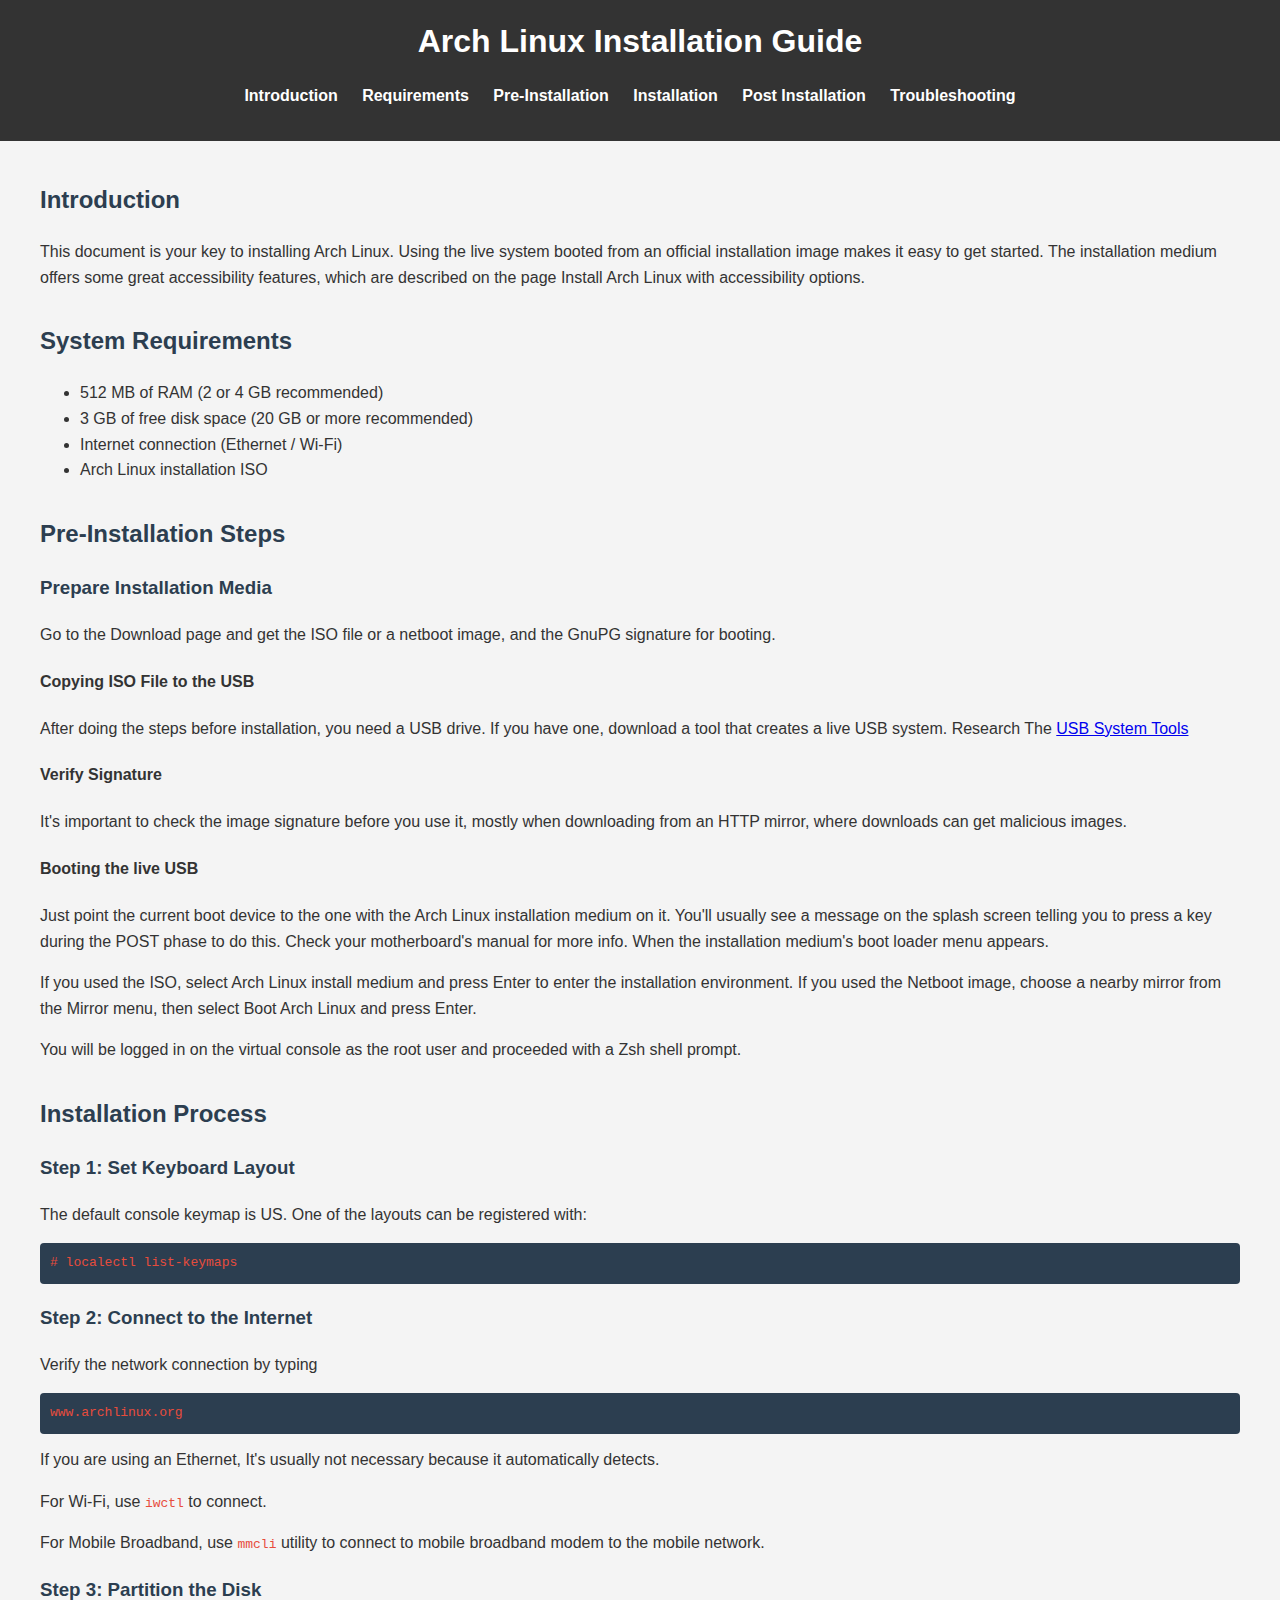
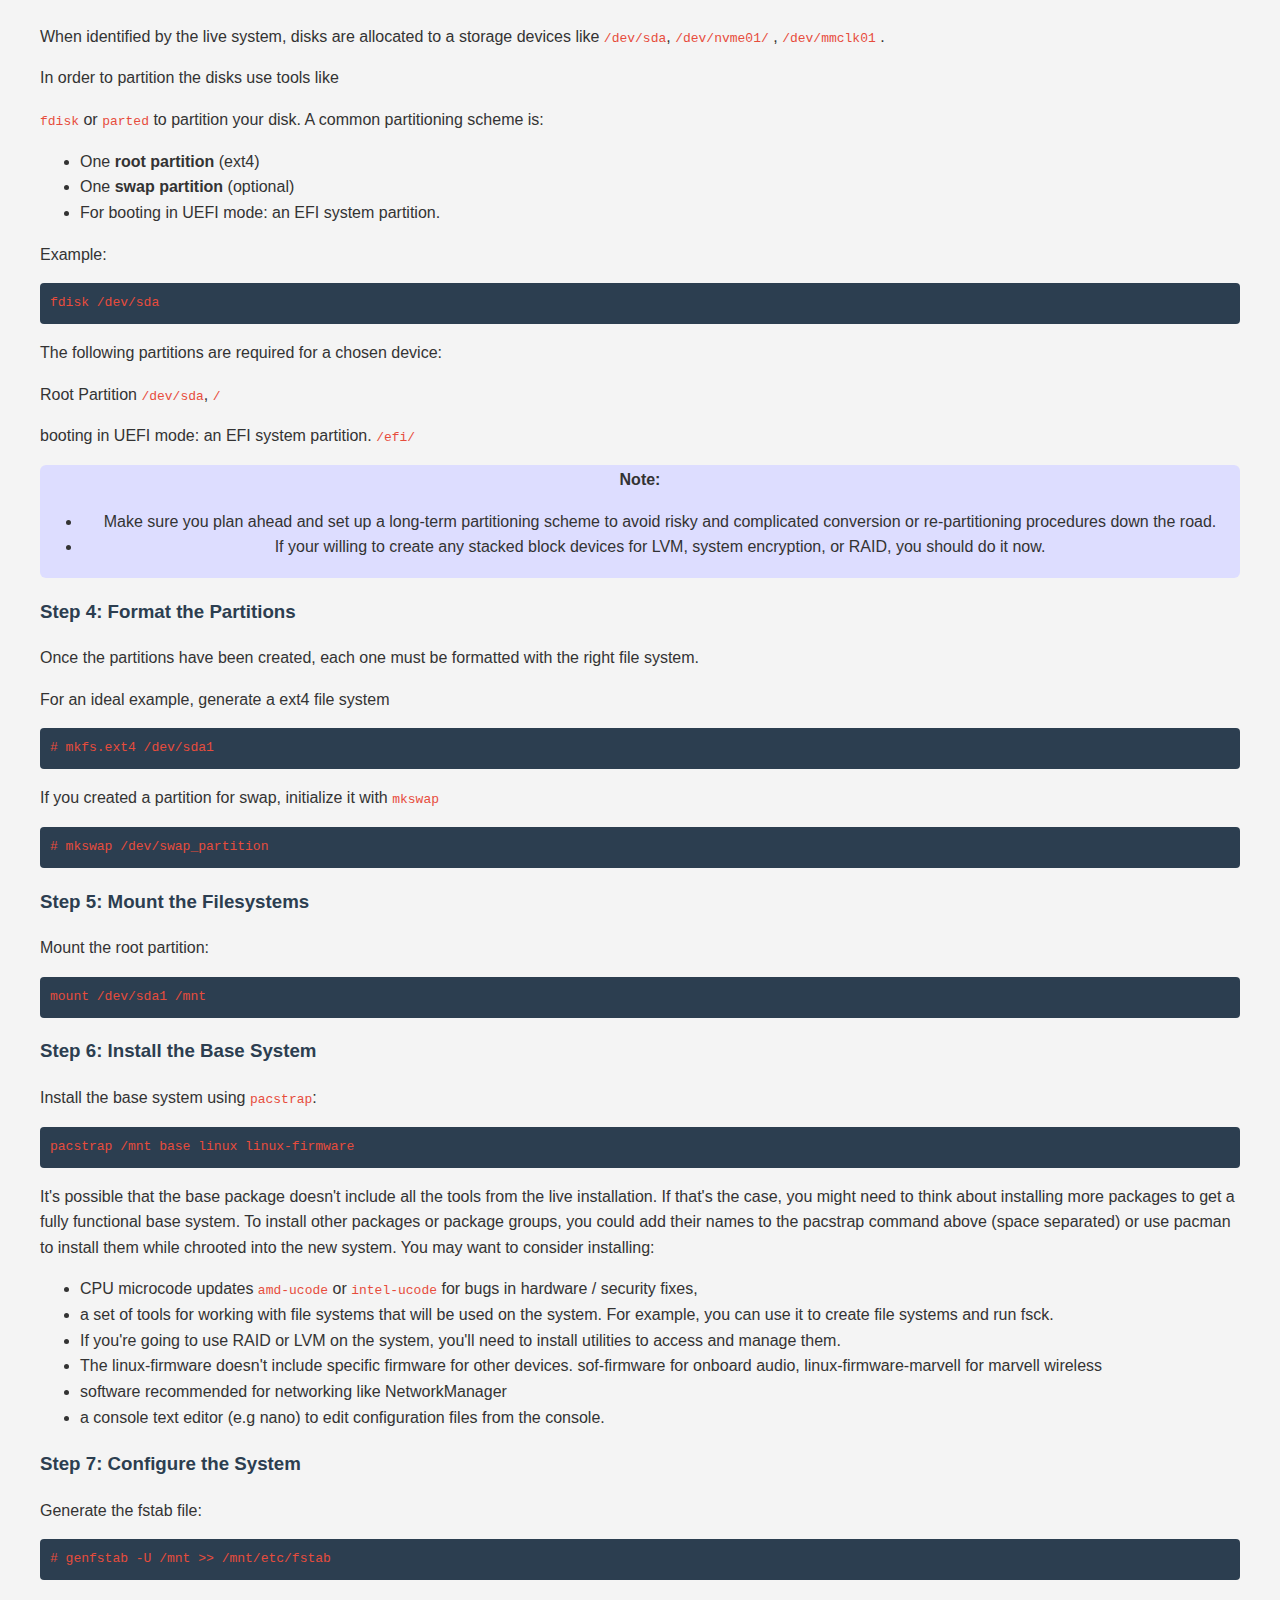
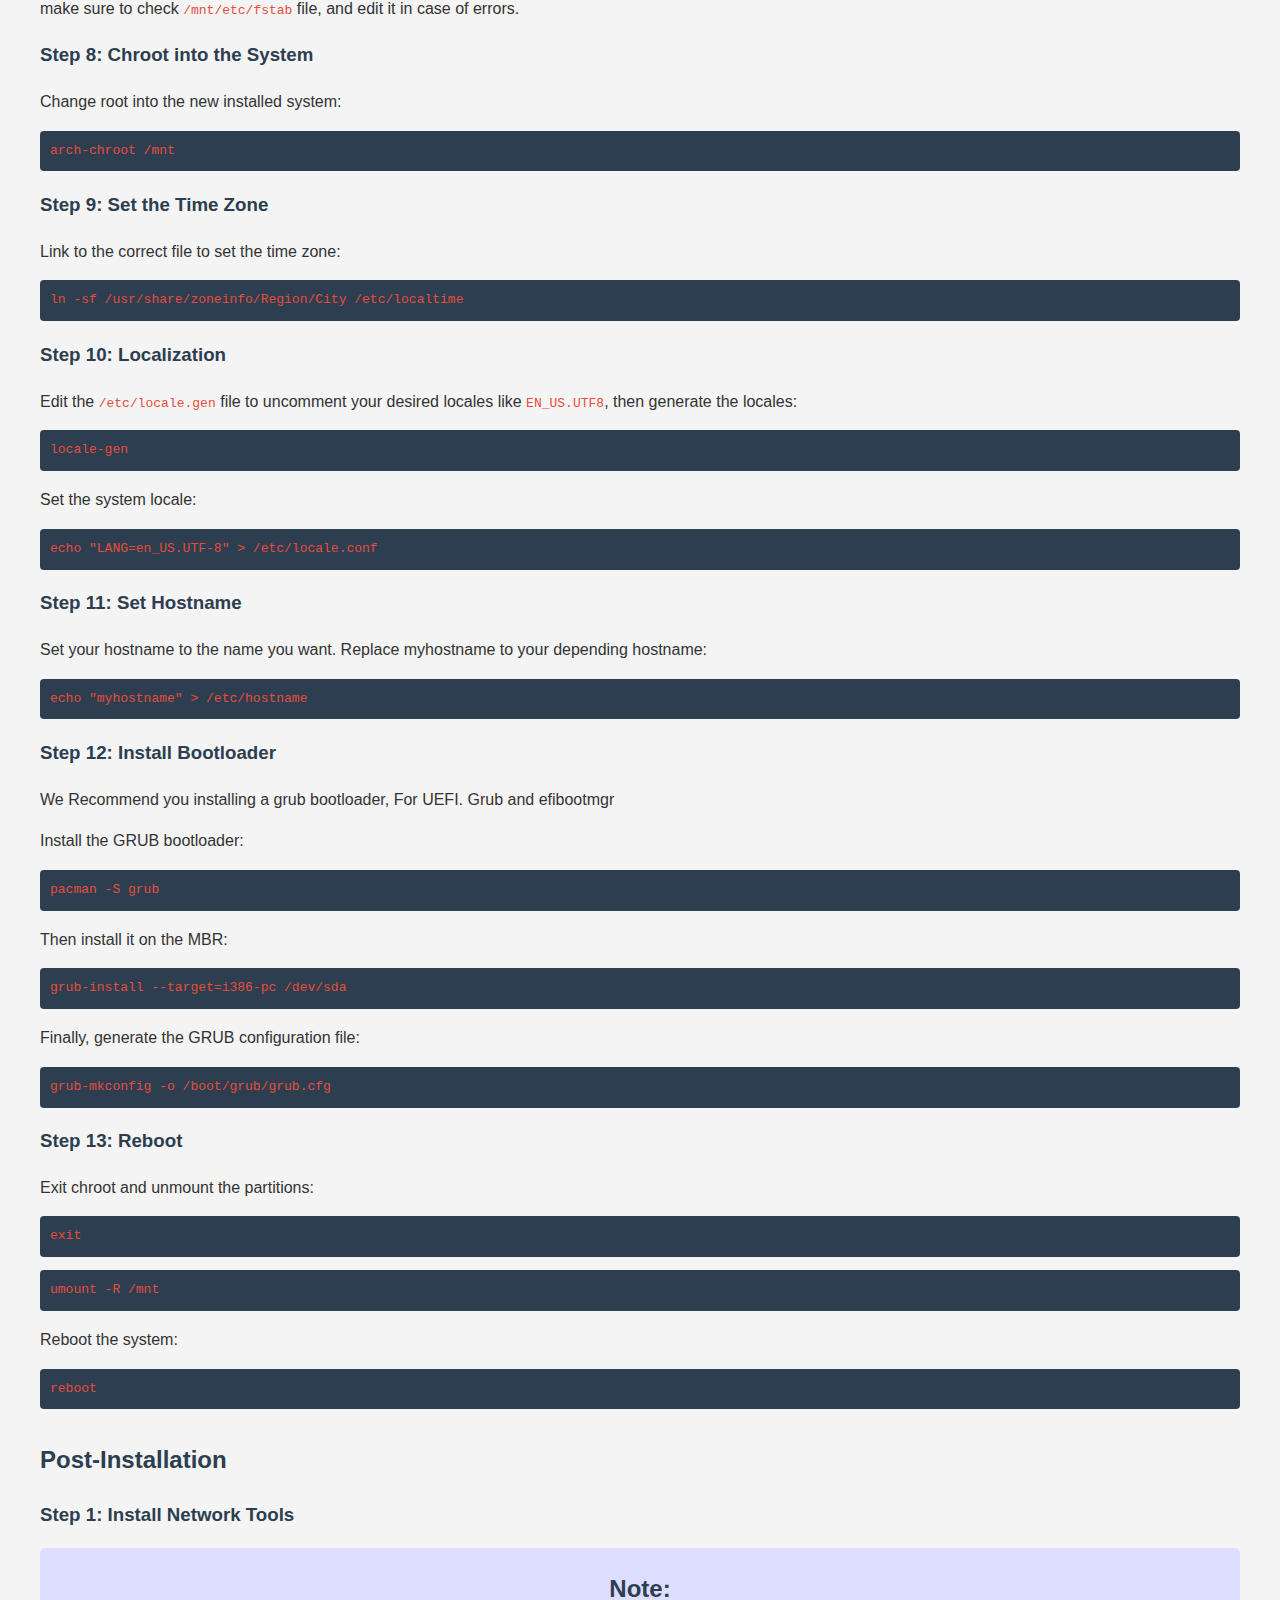
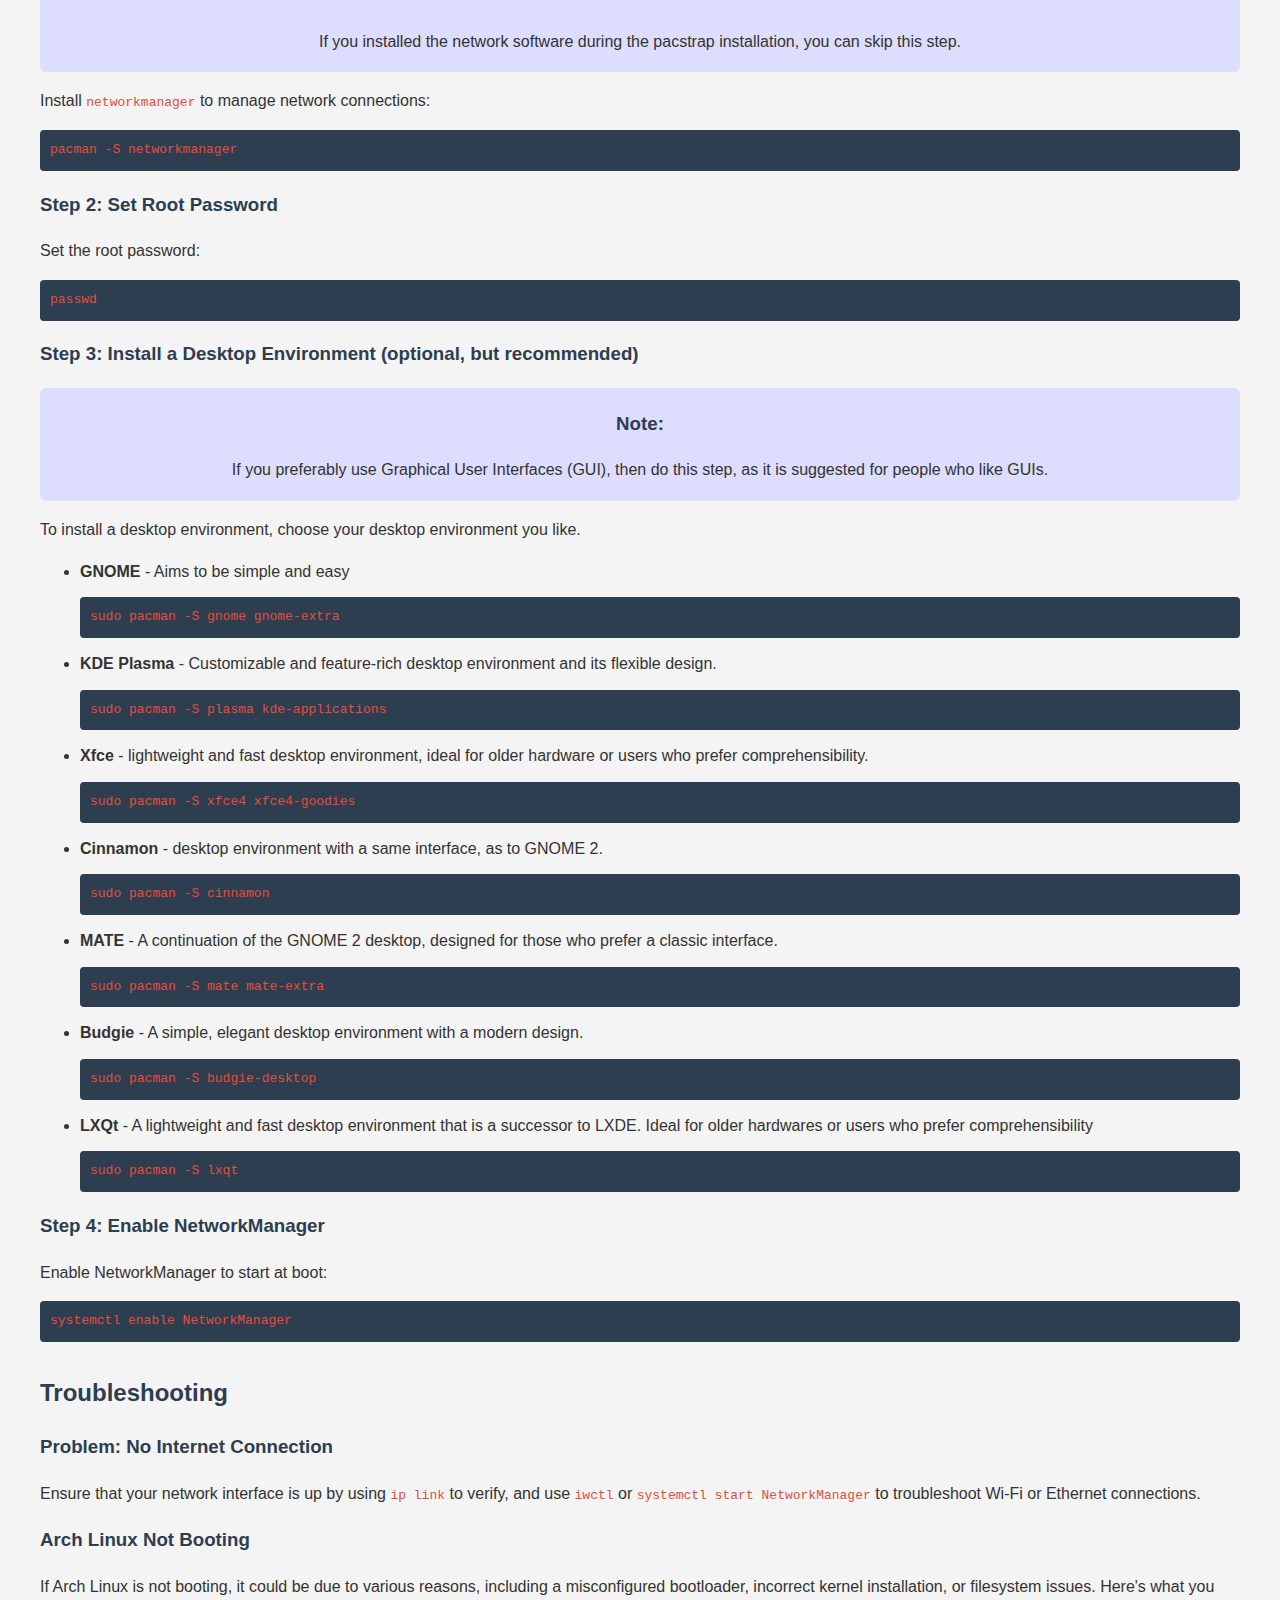
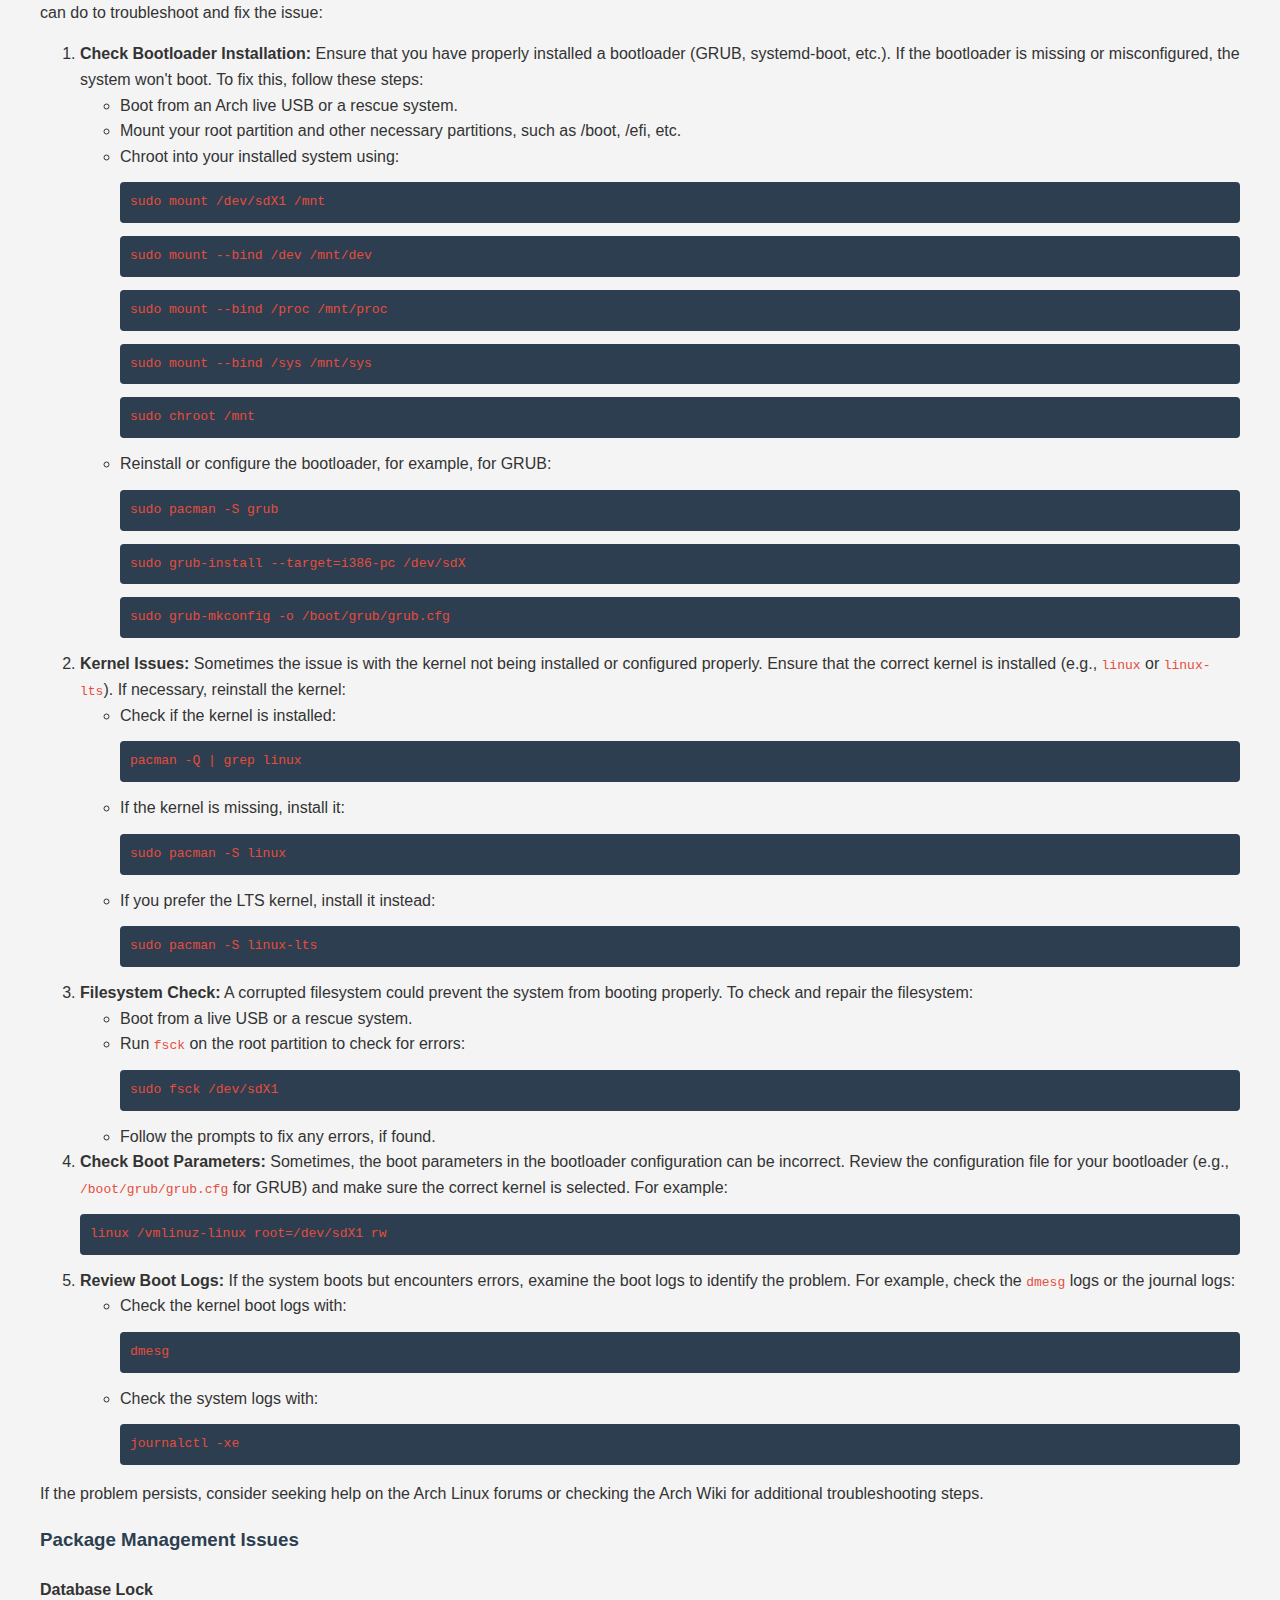
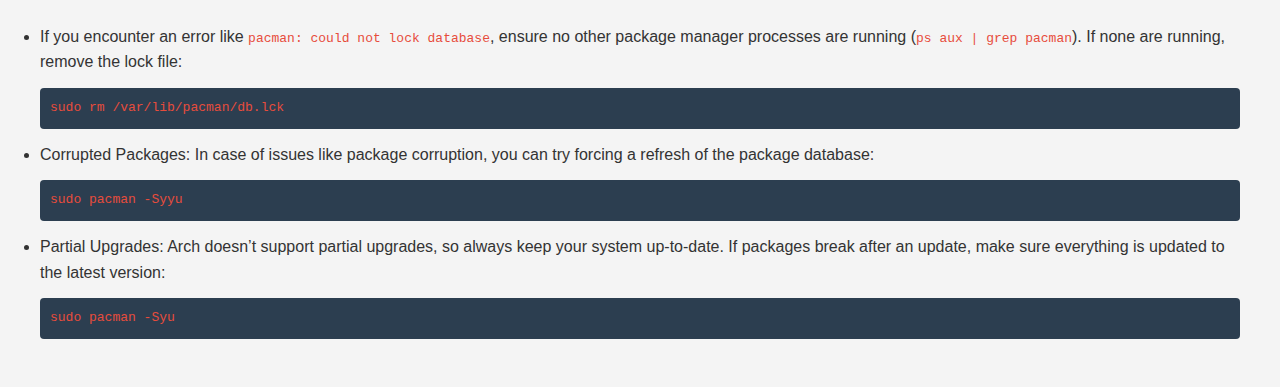
==== installguide/installguide.html @ 871742c7 "Added install guide" ====
<!DOCTYPE html>
<html lang="en">
<head>
    <meta charset="UTF-8">
    <meta name="viewport" content="width=device-width, initial-scale=1.0">
    <meta name="description" content="Complete Arch Linux Installation Guide">
    <title>Arch Linux Installation Guide</title>
    <link rel="stylesheet" href="installguide.css">
</head>
<body>

    <header>
        <h1>Arch Linux Installation Guide</h1>
        <nav>
            <ul>
                <li><a href="#intro">Introduction</a></li>
                <li><a href="#requirements">Requirements</a></li>
                <li><a href="#pre-installation">Pre-Installation</a></li>
                <li><a href="#installation">Installation</a></li>
                <li><a href="#post-install">Post Installation</a></li>
                <li><a href="#troubleshooting">Troubleshooting</a></li>
            </ul>
        </nav>
    </header>

    <main>
        <section id="intro">
            <h2>Introduction</h2>
            <p>This document is your key to installing Arch Linux. Using the live system booted from an official installation image makes it easy to get started. The installation medium offers some great accessibility features, which are described on the page Install Arch Linux with accessibility options.</p>
        </section>

        <section id="requirements">
            <h2>System Requirements</h2>
            <ul>
                <li>512 MB of RAM (2 or 4 GB recommended)</li>
                <li>3 GB of free disk space (20 GB or more recommended)</li>
                <li>Internet connection (Ethernet / Wi-Fi)</li>
                <li>Arch Linux installation ISO</li>
            </ul>
        </section>

        <section id="pre-installation">
            <h2>Pre-Installation Steps</h2>
            <h3> Prepare Installation Media</h3>
            <p>Go to the Download page and get the ISO file or a netboot image, and the GnuPG signature for booting.</p>
            <h4>Copying ISO File to the USB </h4>
                <p>After doing the steps before installation, you need a USB drive. If you have one, download a tool that creates a live USB system. Research The <a href="liveusblist.html">USB System Tools</a>
                </p>
                <h4>Verify Signature</h4>
                <p>It's important to check the image signature before you use it, mostly when downloading from an HTTP mirror, where downloads can get malicious images. </p>

                
                

            <h4> Booting the live USB</h4>
            <p>Just point the current boot device to the one with the Arch Linux installation medium on it. You'll usually see a message on the splash screen telling you to press a key during the POST phase to do this. Check your motherboard's manual for more info.
                When the installation medium's boot loader menu appears.</p>
                
                    <p>If you used the ISO, select Arch Linux install medium and press Enter to enter the installation environment.
                    If you used the Netboot image, choose a nearby mirror from the Mirror menu, then select Boot Arch Linux and press Enter.</p> 

                    <p>You will be logged in on the virtual console as the root user and proceeded with a Zsh shell prompt.</p>
        </section>

        <section id="installation">
            <h2>Installation Process</h2>

            <h3>Step 1: Set Keyboard Layout</h3>
            <p>The default console keymap is US. One of the layouts can be registered with:</p>
            <pre><code># localectl list-keymaps</code></pre>

            <h3>Step 2: Connect to the Internet</h3>
            <p>Verify the network connection by typing <pre><code>www.archlinux.org</code></pre> If you are using an Ethernet, It's usually not necessary because it automatically detects.  <p>For Wi-Fi, use <code>iwctl</code> to connect.</p>
            <p>For Mobile Broadband, use <code>mmcli</code> utility to connect to mobile broadband modem to the mobile network.</p>

            <h3>Step 3: Partition the Disk</h3>
            <p>When identified by the live system, disks are allocated to a storage devices like <code>/dev/sda</code>, <code>/dev/nvme01/</code> , <code>/dev/mmclk01</code> .
              <p>In order to partition the disks use tools like</p>  
                <code>fdisk</code> or <code>parted</code> to partition your disk. A common partitioning scheme is:</p>
            <ul>
                <li>One <strong>root partition</strong> (ext4)</li>
                <li>One <strong>swap partition</strong> (optional)</li>
                <li>For booting in UEFI mode: an EFI system partition.</li>

                

        
            </ul>
            <p>Example:</p>
            <pre><code>fdisk /dev/sda</code></pre>
            <p>The following partitions are required for a chosen device: </p>
            <p>Root Partition <code>/dev/sda</code>, <code>/</code></p>
            <p>booting in UEFI mode: an EFI system partition. <code>/efi/</code></p>

            <div class="note">
                
                <strong>Note:</strong>
                <ul>
                    <li>Make sure you plan ahead and set up a long-term partitioning scheme to avoid risky and complicated conversion or re-partitioning procedures down the road.</li>
                    <li>If your willing to create any stacked block devices for LVM, system encryption, or RAID, you should do it now.</li>
                </ul></div>

            <h3>Step 4: Format the Partitions</h3>
            <p>Once the partitions have been created, each one must be formatted with the right file system.
                <p>
                    For an ideal example, generate a ext4 file system
                </p>
            <pre><code># mkfs.ext4 /dev/sda1</code></pre>

            <p>If you created a partition for swap, initialize it with <code>mkswap</code></p>
            <pre><code># mkswap /dev/swap_partition</code></pre>


            <h3>Step 5: Mount the Filesystems</h3>
            <p>Mount the root partition:</p>
            <pre><code>mount /dev/sda1 /mnt</code></pre>

            <h3>Step 6: Install the Base System</h3>
            <p>Install the base system using <code>pacstrap</code>:</p>
            <pre><code>pacstrap /mnt base linux linux-firmware</code></pre>
            <p>
                It's possible that the base package doesn't include all the tools from the live installation. If that's the case, you might need to think about installing more packages to get a fully functional base system. To install other packages or package groups, you could add their names to the pacstrap command above (space separated) or use pacman to install them while chrooted into the new system. You may want to consider installing: 
            </p>
            <ul>
                <li>CPU microcode updates <code>amd-ucode</code> or <code>intel-ucode</code> for bugs in hardware / security fixes,</li>
                <li>a set of tools for working with file systems that will be used on the system. For example, you can use it to create file systems and run fsck. </li>
                <li>If you're going to use RAID or LVM on the system, you'll need to install utilities to access and manage them.</li>
                <li>
                    The linux-firmware doesn't include specific firmware for other devices. sof-firmware for onboard audio, linux-firmware-marvell for marvell wireless
                </li>
                <li>software recommended for networking like NetworkManager</li>
                <li>a console text editor (e.g nano) to edit configuration files from the console.</li>

            </ul>
            

            <h3>Step 7: Configure the System</h3>
            <p>Generate the fstab file: </p>
            <pre><code># genfstab -U /mnt >> /mnt/etc/fstab</code></pre>
            <p>make sure to check <code>/mnt/etc/fstab</code> file, and edit it in case of errors. </p>
            <h3>Step 8: Chroot into the System</h3>
            <p>Change root into the new installed system:</p>
            <pre><code>arch-chroot /mnt</code></pre>

            <h3>Step 9: Set the Time Zone</h3>
            <p>Link to the correct file to set the time zone:</p>
            <pre><code>ln -sf /usr/share/zoneinfo/Region/City /etc/localtime</code></pre>

            <h3>Step 10: Localization</h3>
            <p>Edit the <code>/etc/locale.gen</code> file to uncomment your desired locales like <code>EN_US.UTF8</code>, then generate the locales:</p>
            <pre><code>locale-gen</code></pre>
            <p>Set the system locale:</p>
            <pre><code>echo "LANG=en_US.UTF-8" > /etc/locale.conf</code></pre>

            <h3>Step 11: Set Hostname</h3>
            <p>Set your hostname to the name you want. Replace myhostname to your depending hostname:</p>
            <pre><code>echo "myhostname" > /etc/hostname</code></pre>

            <h3>Step 12: Install Bootloader</h3>
            <p>We Recommend you installing a grub bootloader, For UEFI. Grub and efibootmgr</p>
            <p>Install the GRUB bootloader:</p>
            <pre><code>pacman -S grub</code></pre>
            <p>Then install it on the MBR:</p>
            <pre><code>grub-install --target=i386-pc /dev/sda</code></pre>
            <p>Finally, generate the GRUB configuration file:</p>
            <pre><code>grub-mkconfig -o /boot/grub/grub.cfg</code></pre>

            <h3>Step 13: Reboot</h3>
            <p>Exit chroot and unmount the partitions:</p>
            <pre><code>exit</code></pre>
            <pre><code>umount -R /mnt</code></pre>
            <p>Reboot the system:</p>
            <pre><code>reboot</code></pre>
        </section>

        <section id="post-install">
            <h2>Post-Installation</h2>
            <h3>Step 1: Install Network Tools</h3>
            
            <div class="note">
                <h2>Note:</h2>
                <p>
                    If you installed the network software during the pacstrap installation, you can skip this step.
                </p>
            </div>
                <p>Install <code>networkmanager</code> to manage network connections:</p>
            
            <pre><code>pacman -S networkmanager</code></pre>

            <h3>Step 2: Set Root Password</h3>
            <p>Set the root password:</p>
            <pre><code>passwd</code></pre>

            <h3>Step 3: Install a Desktop Environment (optional, but recommended)</h3>
            <div class="note">
                <h3>Note:</h3>
                <p>
                    If you preferably use Graphical User Interfaces (GUI), then do this step, as it is suggested for people who like GUIs.
                </p>
            </div>
            <p>To install a desktop environment, choose your desktop environment you like.</p>
            <ul>
                <li><strong>GNOME</strong> - Aims to be simple and easy
                    <pre><code>sudo pacman -S gnome gnome-extra</code></pre>
                </li>
                <li><strong>KDE Plasma</strong> - Customizable and feature-rich desktop environment and its flexible design.
                    <pre><code>sudo pacman -S plasma kde-applications</code></pre>
                </li>
                <li><strong>Xfce</strong> - lightweight and fast desktop environment, ideal for older hardware or users who prefer comprehensibility.
                    <pre><code>sudo pacman -S xfce4 xfce4-goodies</code></pre>
                </li>
                <li><strong>Cinnamon</strong> - desktop environment with a same interface, as to GNOME 2.
                    <pre><code>sudo pacman -S cinnamon</code></pre>
                </li>
                <li><strong>MATE</strong> - A continuation of the GNOME 2 desktop, designed for those who prefer a classic interface.
                    <pre><code>sudo pacman -S mate mate-extra</code></pre>
                </li>
                <li><strong>Budgie</strong> - A simple, elegant desktop environment with a modern design.
                    <pre><code>sudo pacman -S budgie-desktop</code></pre>
                </li>
                <li><strong>LXQt</strong> - A lightweight and fast desktop environment that is a successor to LXDE. Ideal for older hardwares or users who prefer comprehensibility
                    <pre><code>sudo pacman -S lxqt</code></pre>
                </li>
            </ul>
            

            <h3>Step 4: Enable NetworkManager</h3>
            <p>Enable NetworkManager to start at boot:</p>
            <pre><code>systemctl enable NetworkManager</code></pre>
        </section>

        <section id="troubleshooting">
            <h2>Troubleshooting</h2>
            <h3>Problem: No Internet Connection</h3>
            <p>Ensure that your network interface is up by using <code>ip link</code> to verify, and use <code>iwctl</code> or <code>systemctl start NetworkManager</code> to troubleshoot Wi-Fi or Ethernet connections.</p>
            <h3>Arch Linux Not Booting</h3>
<p>
    If Arch Linux is not booting, it could be due to various reasons, including a misconfigured bootloader, incorrect kernel installation, or filesystem issues. Here's what you can do to troubleshoot and fix the issue:
</p>

<ol>
    <li>
        <strong>Check Bootloader Installation:</strong> Ensure that you have properly installed a bootloader (GRUB, systemd-boot, etc.). If the bootloader is missing or misconfigured, the system won't boot. To fix this, follow these steps:
        <ul>
            <li>Boot from an Arch live USB or a rescue system.</li>
            <li>Mount your root partition and other necessary partitions, such as /boot, /efi, etc.</li>
            <li>Chroot into your installed system using:
                <pre><code>sudo mount /dev/sdX1 /mnt </code></pre>
                <pre><code>sudo mount --bind /dev /mnt/dev</code></pre>
                <pre><code>sudo mount --bind /proc /mnt/proc</code></pre>
                <pre><code>sudo mount --bind /sys /mnt/sys</code></pre>
                <pre><code>sudo chroot /mnt</code></pre>
            </li>
            <li>Reinstall or configure the bootloader, for example, for GRUB:
                <pre><code>sudo pacman -S grub</code></pre>
                <pre><code>sudo grub-install --target=i386-pc /dev/sdX</code></pre>
                <pre><code>sudo grub-mkconfig -o /boot/grub/grub.cfg</code></pre>
            </li>
        </ul>
    </li>
    
    <li>
        <strong>Kernel Issues:</strong> Sometimes the issue is with the kernel not being installed or configured properly. Ensure that the correct kernel is installed (e.g., <code>linux</code> or <code>linux-lts</code>). If necessary, reinstall the kernel:
        <ul>
            <li>Check if the kernel is installed:
                <pre><code>pacman -Q | grep linux</code></pre>
            </li>
            <li>If the kernel is missing, install it:
                <pre><code>sudo pacman -S linux</code></pre>
            </li>
            <li>If you prefer the LTS kernel, install it instead:
                <pre><code>sudo pacman -S linux-lts</code></pre>
            </li>
        </ul>
    </li>

    <li>
        <strong>Filesystem Check:</strong> A corrupted filesystem could prevent the system from booting properly. To check and repair the filesystem:
        <ul>
            <li>Boot from a live USB or a rescue system.</li>
            <li>Run <code>fsck</code> on the root partition to check for errors:
                <pre><code>sudo fsck /dev/sdX1</code></pre>
            </li>
            <li>Follow the prompts to fix any errors, if found.</li>
        </ul>
    </li>

    <li>
        <strong>Check Boot Parameters:</strong> Sometimes, the boot parameters in the bootloader configuration can be incorrect. Review the configuration file for your bootloader (e.g., <code>/boot/grub/grub.cfg</code> for GRUB) and make sure the correct kernel is selected. For example:
        <pre><code>linux /vmlinuz-linux root=/dev/sdX1 rw</code></pre>
    </li>

    <li>
        <strong>Review Boot Logs:</strong> If the system boots but encounters errors, examine the boot logs to identify the problem. For example, check the <code>dmesg</code> logs or the journal logs:
        <ul>
            <li>Check the kernel boot logs with:
                <pre><code>dmesg</code></pre>
            </li>
            <li>Check the system logs with:
                <pre><code>journalctl -xe</code></pre>
            </li>
        </ul>
    </li>
</ol>

<p>
 If the problem persists, consider seeking help on the Arch Linux forums or checking the Arch Wiki for additional troubleshooting steps.
</p>

            <h3>Package Management Issues</h3>
            <h4>Database Lock</h4>
            <li> If you encounter an error like <code>pacman: could not lock database</code>, ensure no other package manager processes are running (<code>ps aux | grep pacman</code>). If none are running, remove the lock file:
                <pre><code>sudo rm /var/lib/pacman/db.lck</code></pre>
              </li>
              <li>Corrupted Packages: In case of issues like package corruption, you can try forcing a refresh of the package database:
                <pre><code>sudo pacman -Syyu</code></pre>
              </li>
              <li>Partial Upgrades: Arch doesn’t support partial upgrades, so always keep your system up-to-date. If packages break after an update, make sure everything is updated to the latest version:
                <pre><code>sudo pacman -Syu</code></pre>
              </li>
              
              
        </section>
    </main>


</body>
</html>
---- installguide/installguide.css ----
/* General Styles */
body {
    font-family: Arial, sans-serif;
    line-height: 1.6;
    background-color: #f4f4f4;
    color: #333;
    margin: 0;
    padding: 0;
}

header {
    background-color: #333;
    color: white;
    text-align: center;
    padding: 1rem 0;
}

header h1 {
    margin: 0;
}

nav ul {
    list-style: none;
    padding: 0;
    text-align: center;
}

nav ul li {
    display: inline;
    margin-right: 20px;
}

nav ul li a {
    color: white;
    text-decoration: none;
    font-weight: bold;
}

main {
    padding: 20px;
    max-width: 1200px;
    margin: auto;
}

h2, h3 {
    color: #2c3e50;
}

section {
    margin-bottom: 2rem;
}

section pre {
    background-color: #2c3e50;
    color: white;
    padding: 10px;
    border-radius: 4px;
    font-family: monospace;
}

section code {
    font-family: monospace;
    color: #e74c3c;
}

footer {
    background-color: #333;
    color: white;
    text-align: center;
    padding: 1rem 0;
    position: absolute;
    width: 100%;
    bottom: 0;
}
div.note {
    background-color: #ddf;
    border-color: #bbd;
    border-radius: 6px;
    padding: 2px;
    text-align: center;
}
.code1 {
    color: rgb(3, 3, 124);
}
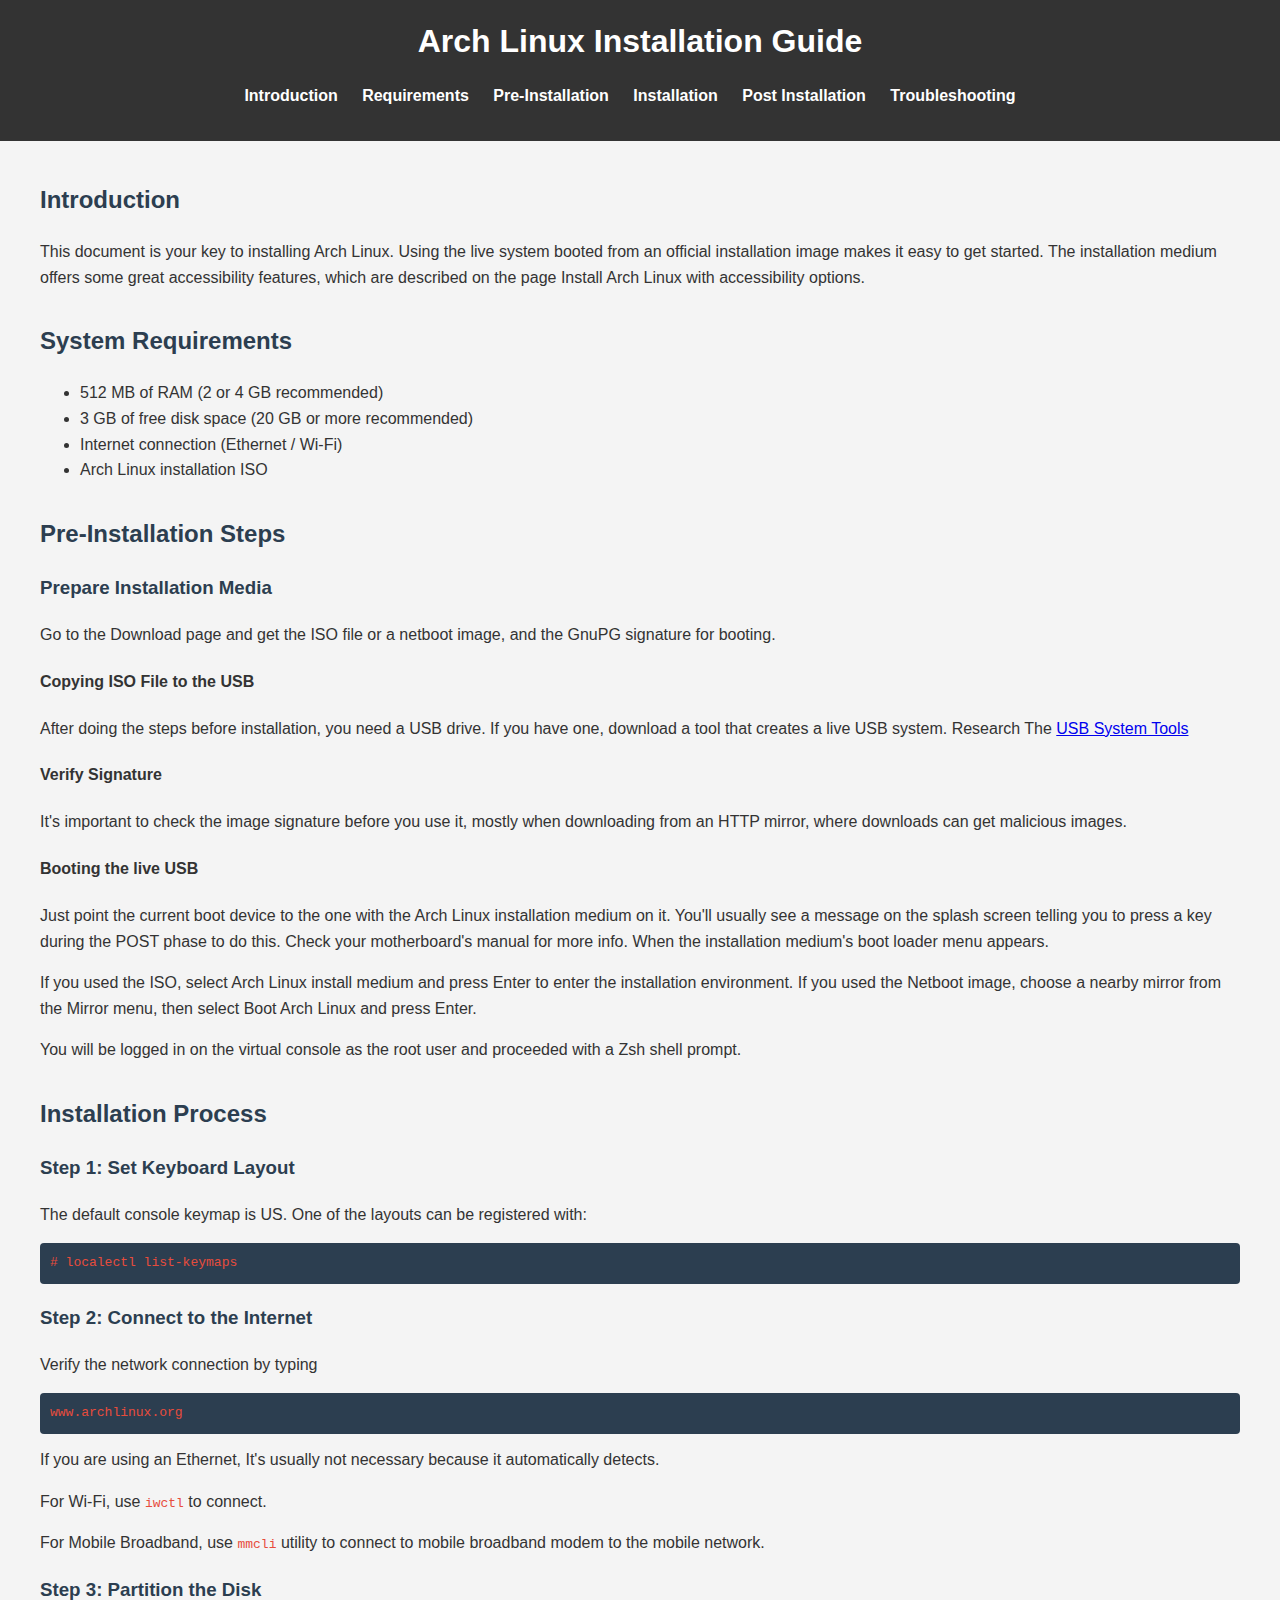
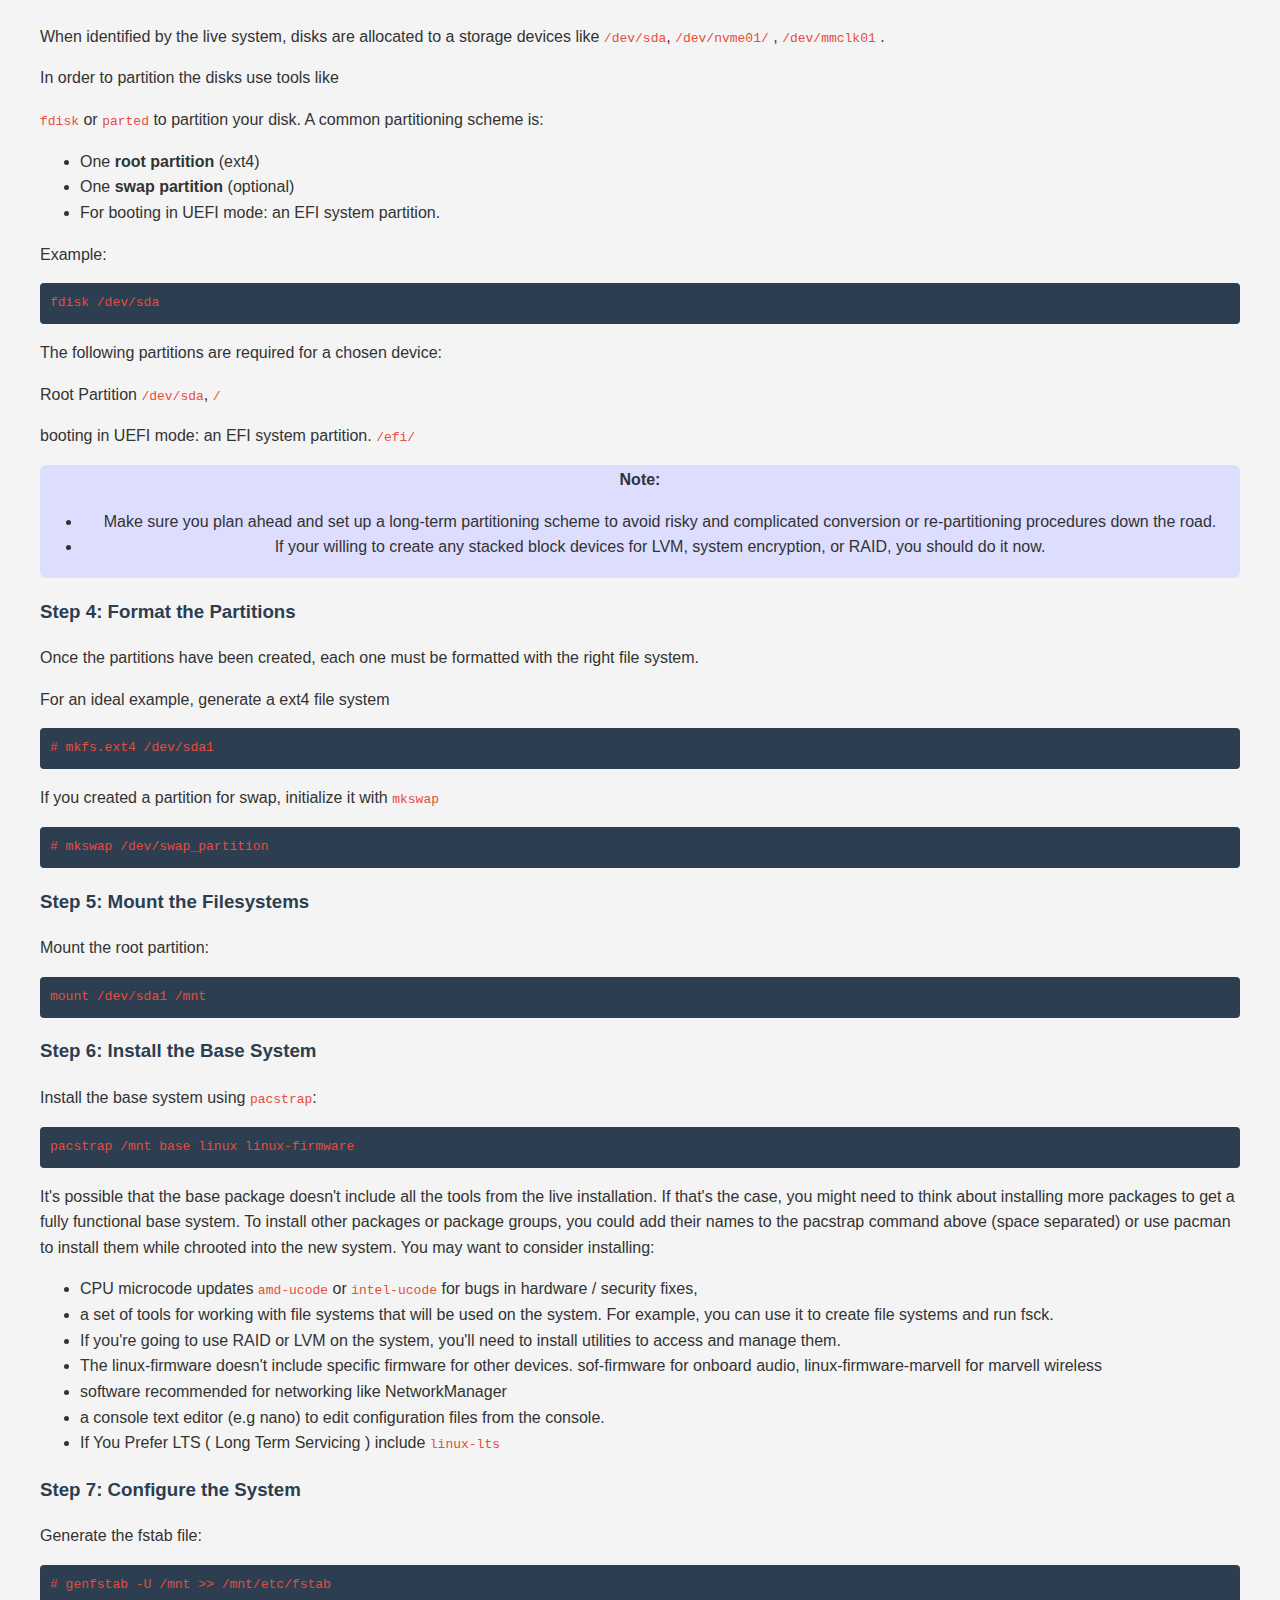
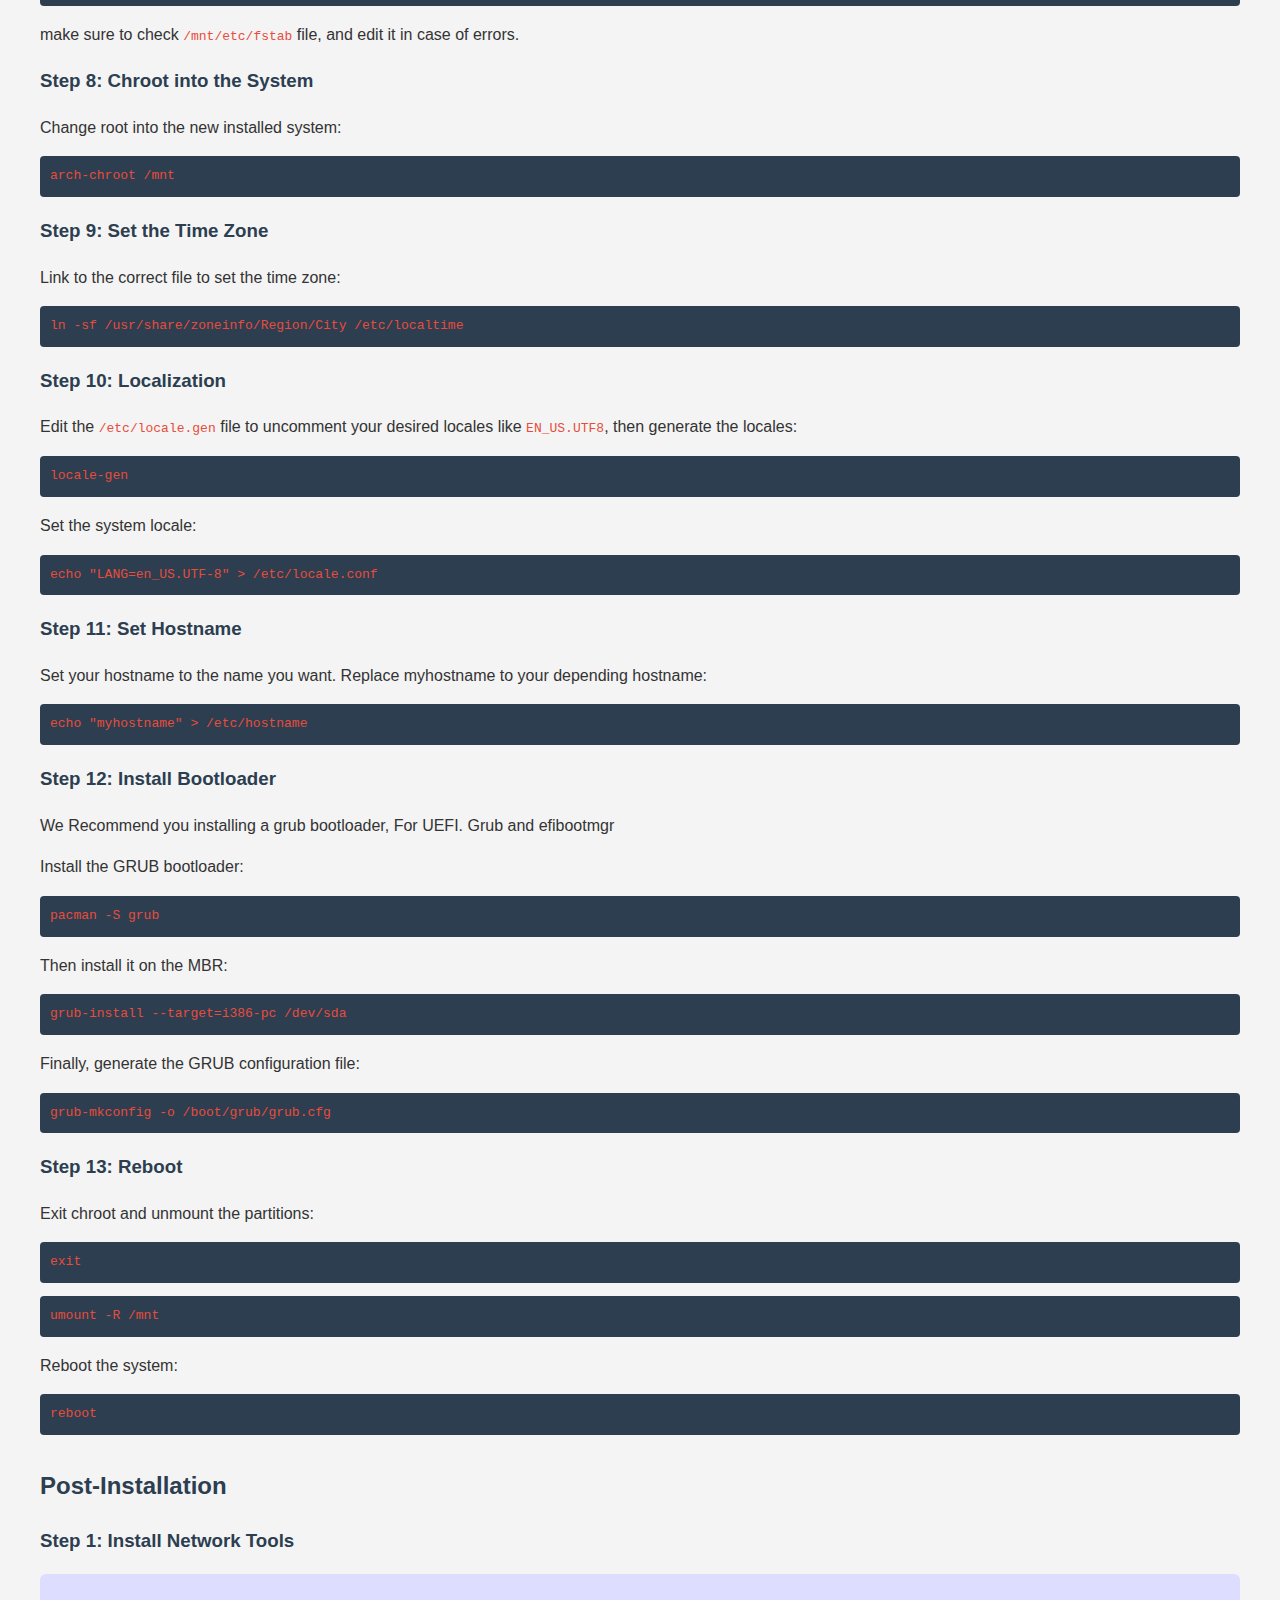
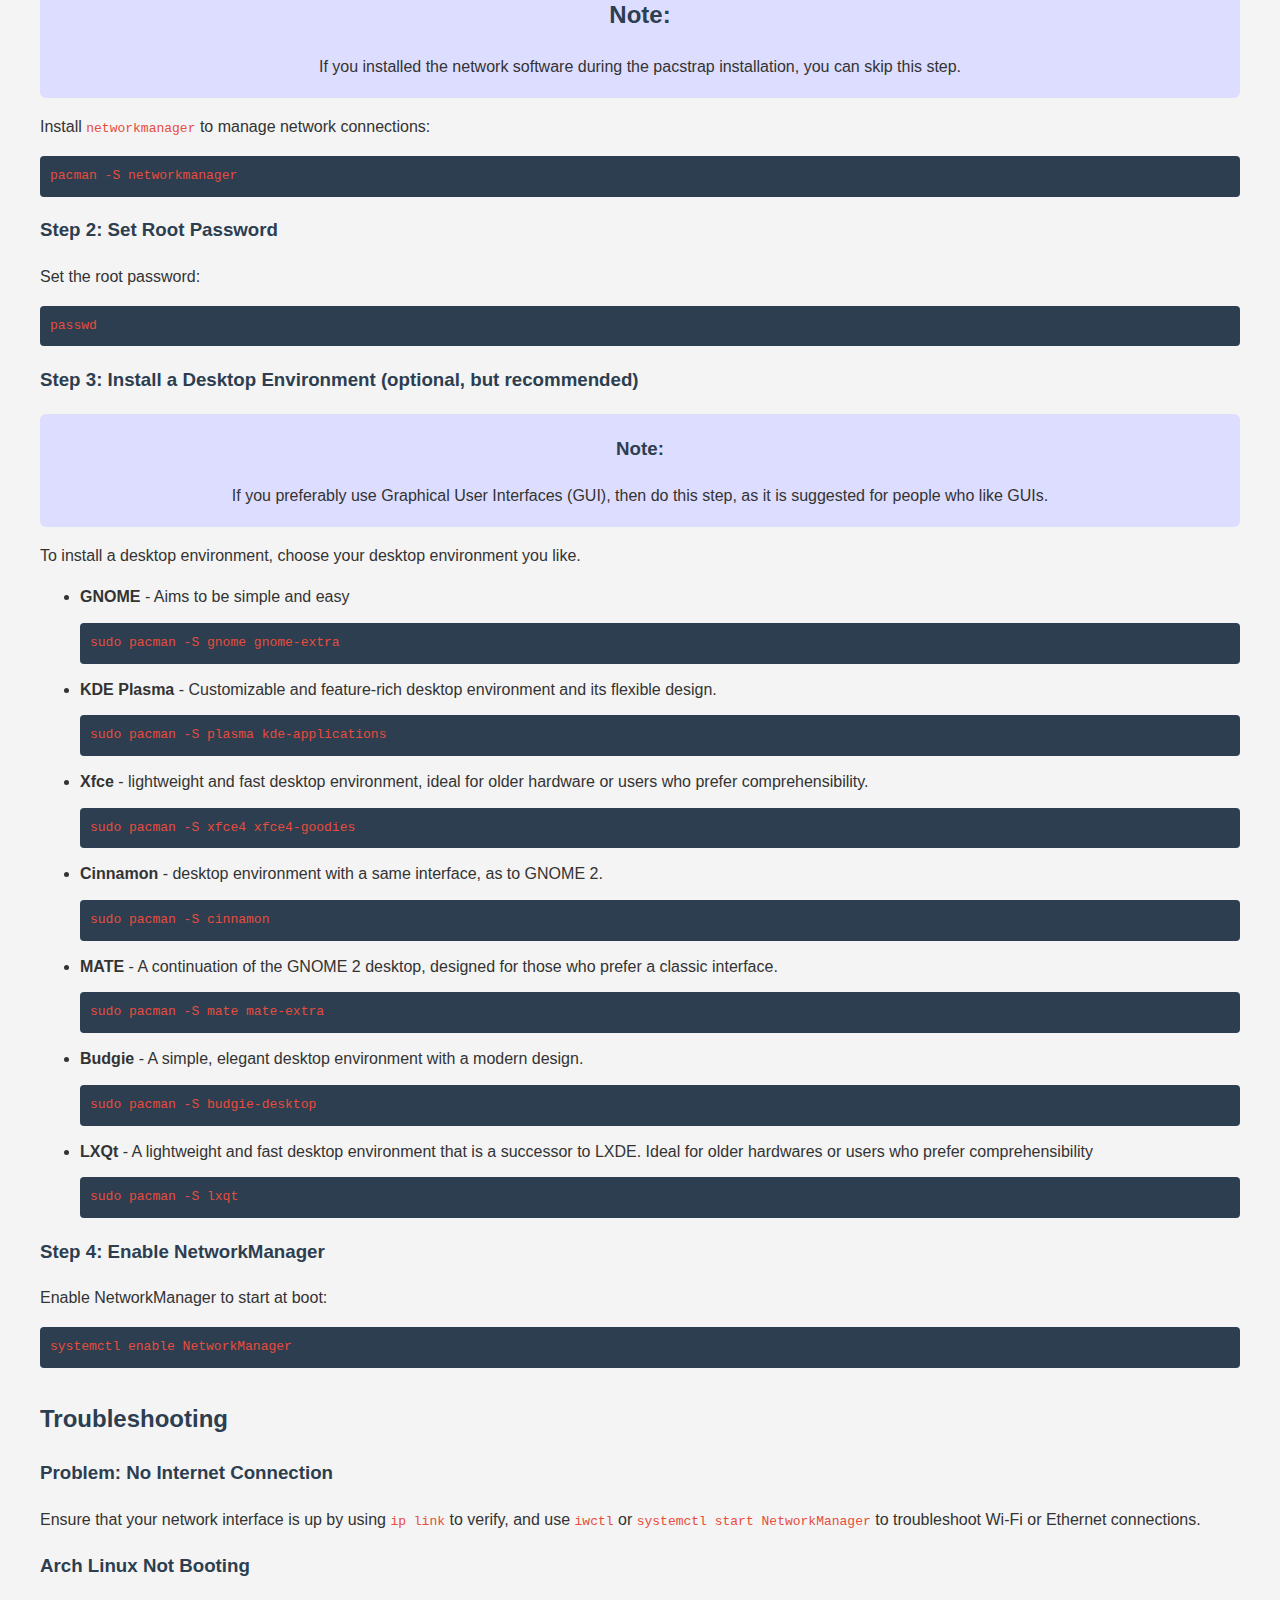
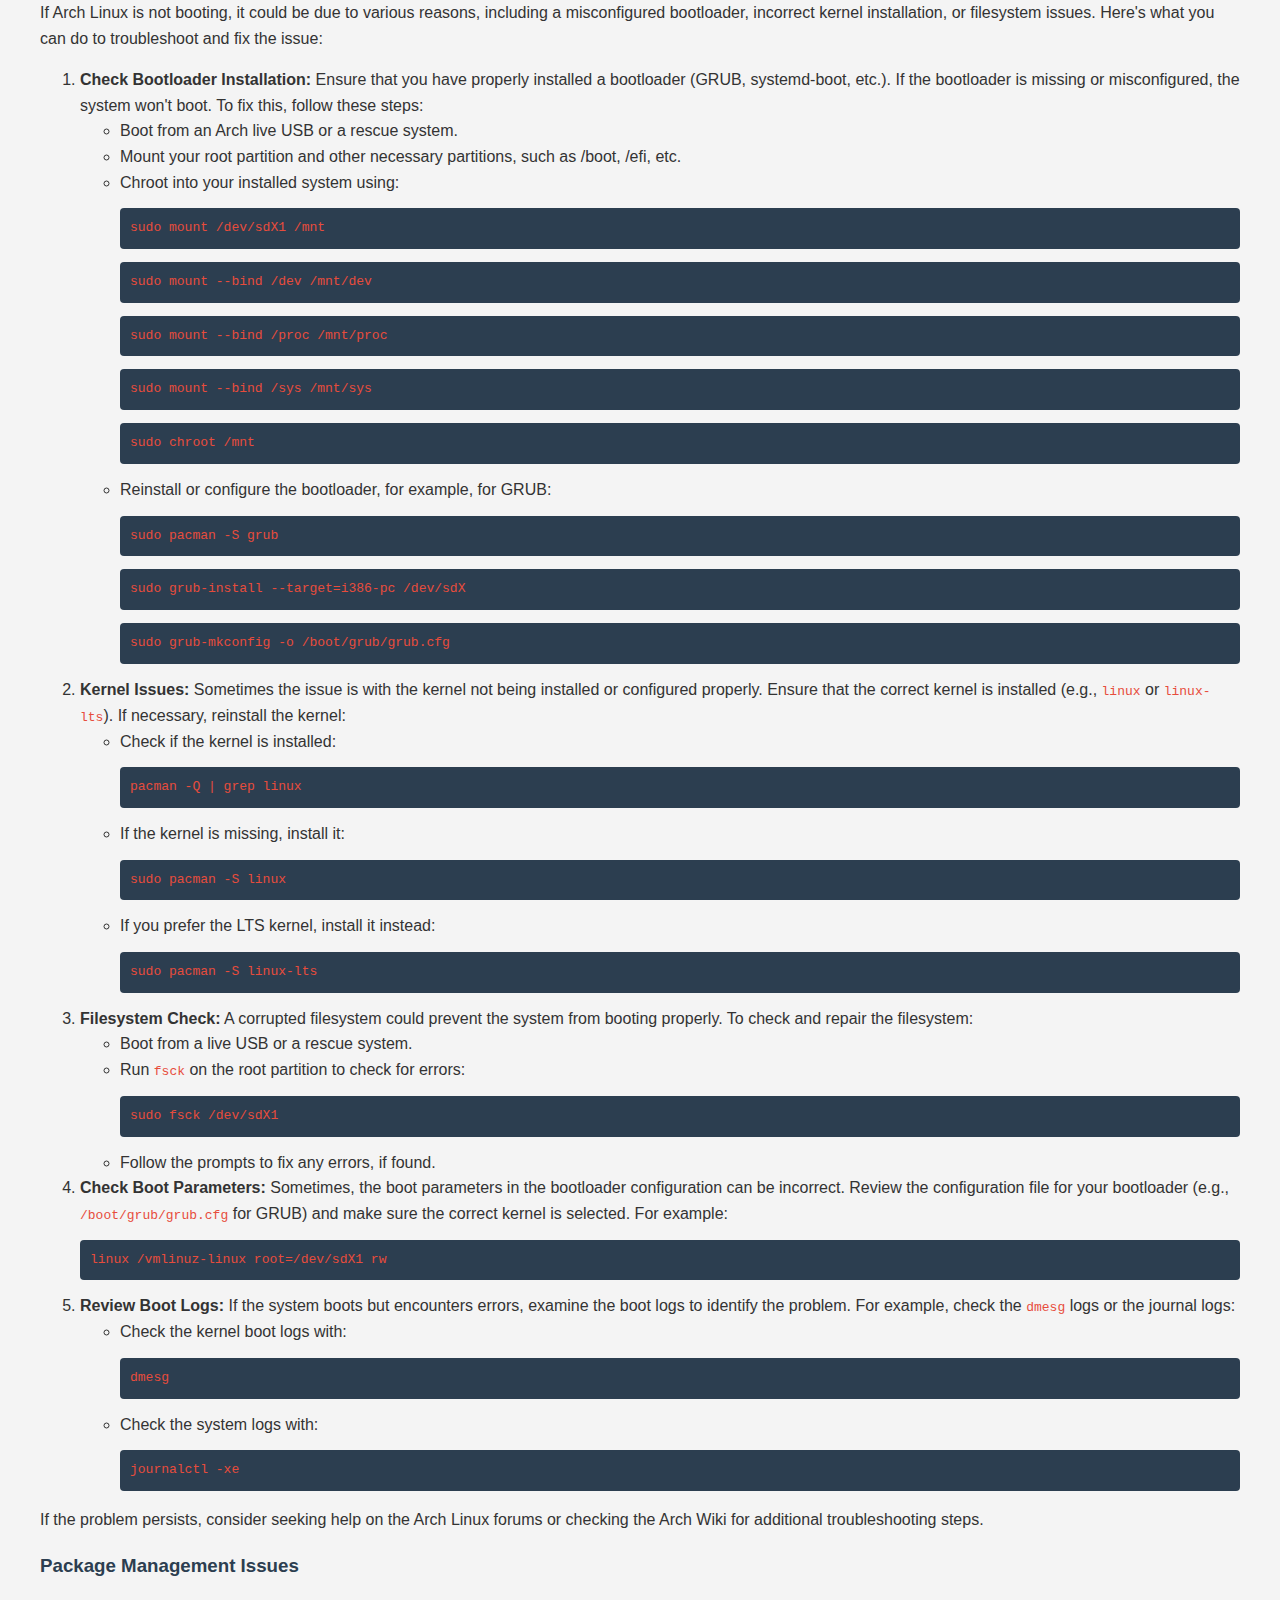
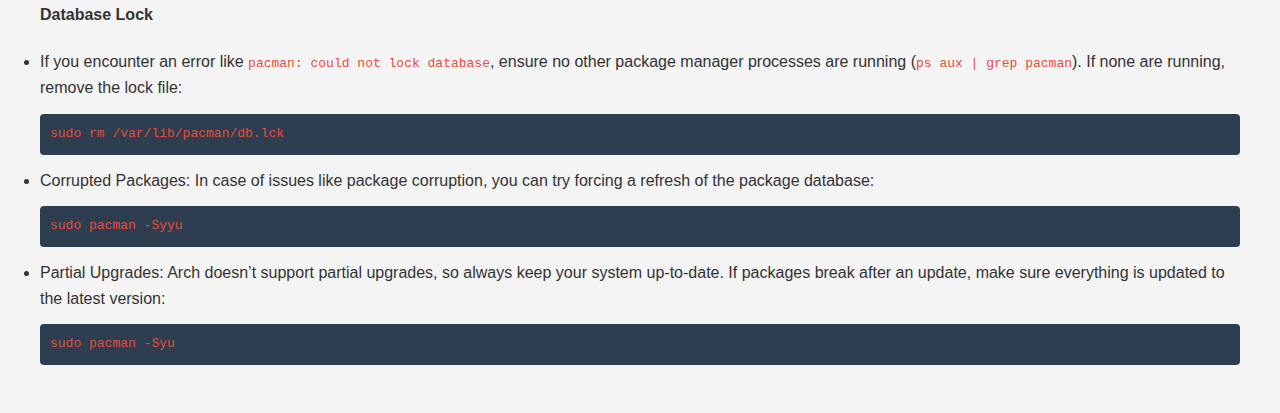
==== commit cc43fcb0: "added lts" ====
--- a/installguide/installguide.html
+++ b/installguide/installguide.html
@@ -130,6 +130,7 @@
                 </li>
                 <li>software recommended for networking like NetworkManager</li>
                 <li>a console text editor (e.g nano) to edit configuration files from the console.</li>
+                <li>If You Prefer LTS ( Long Term Servicing ) include <code>linux-lts</code></li>
 
             </ul>
             
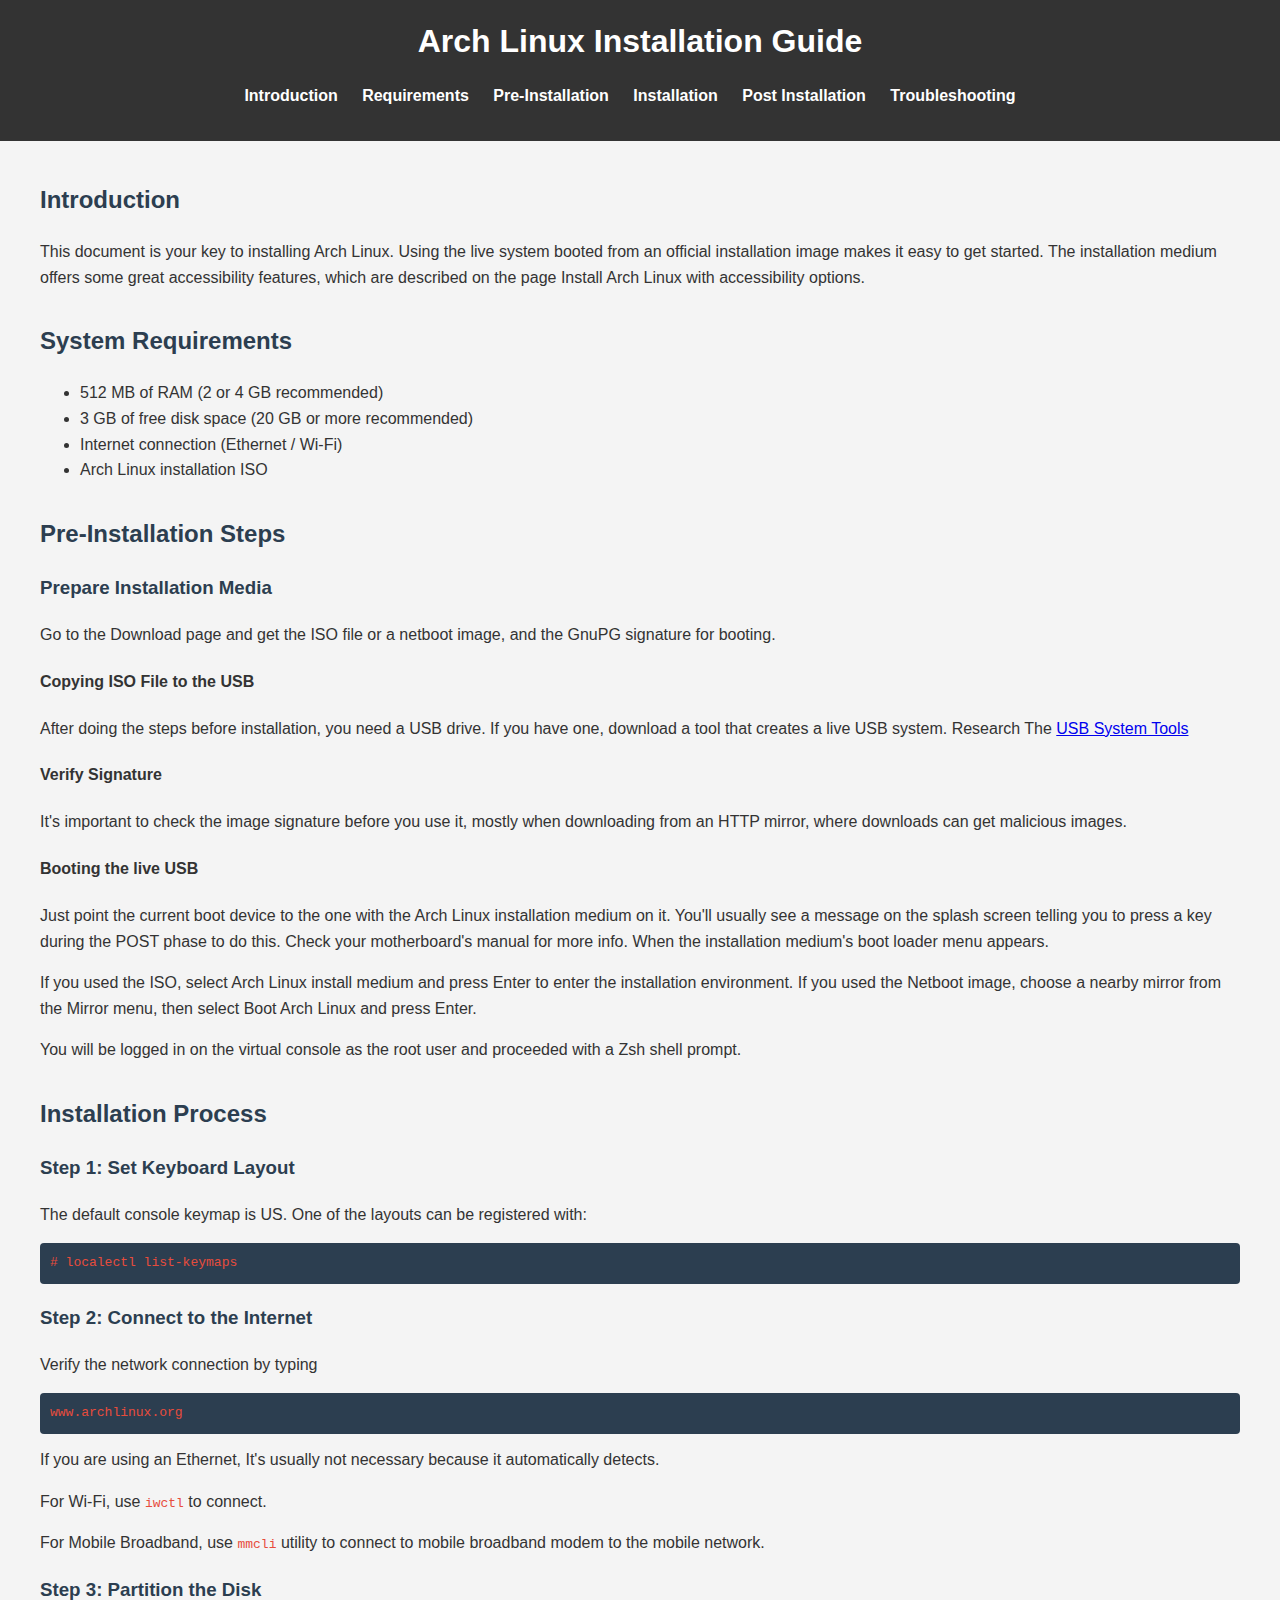
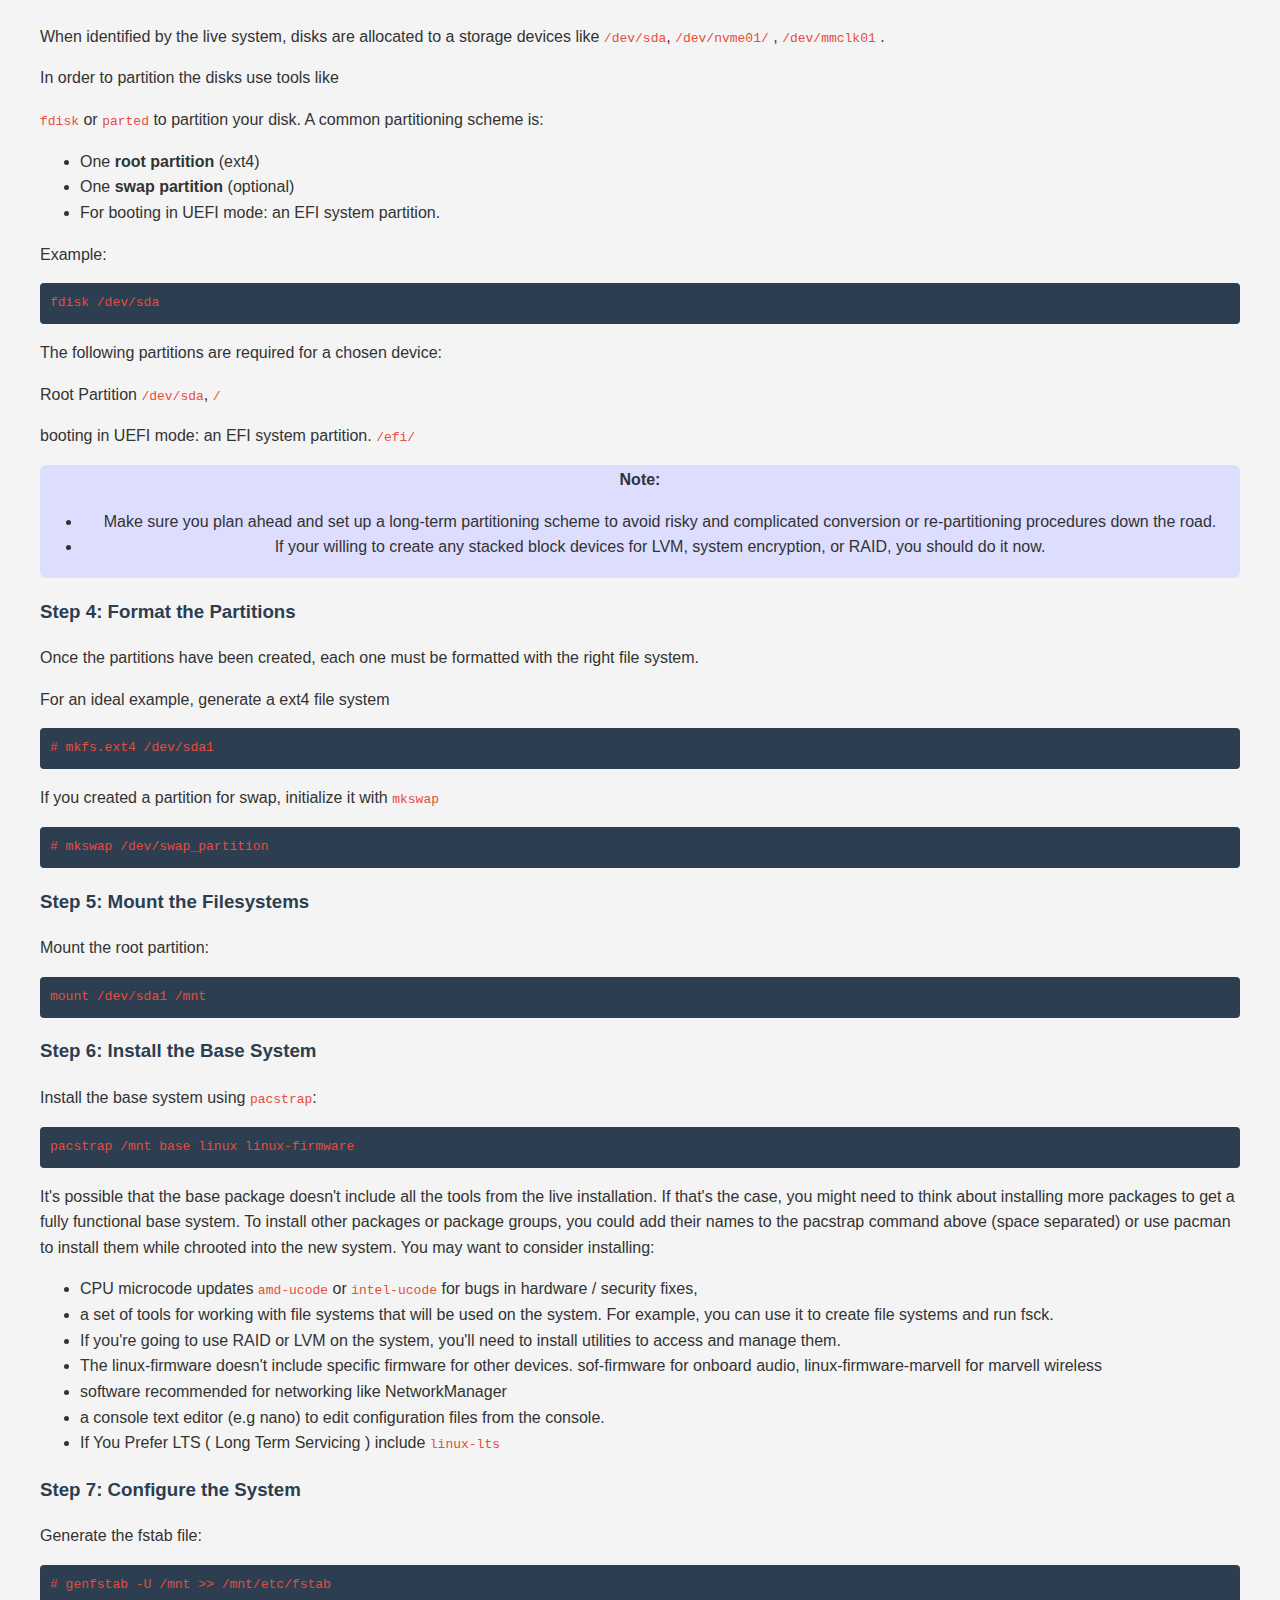
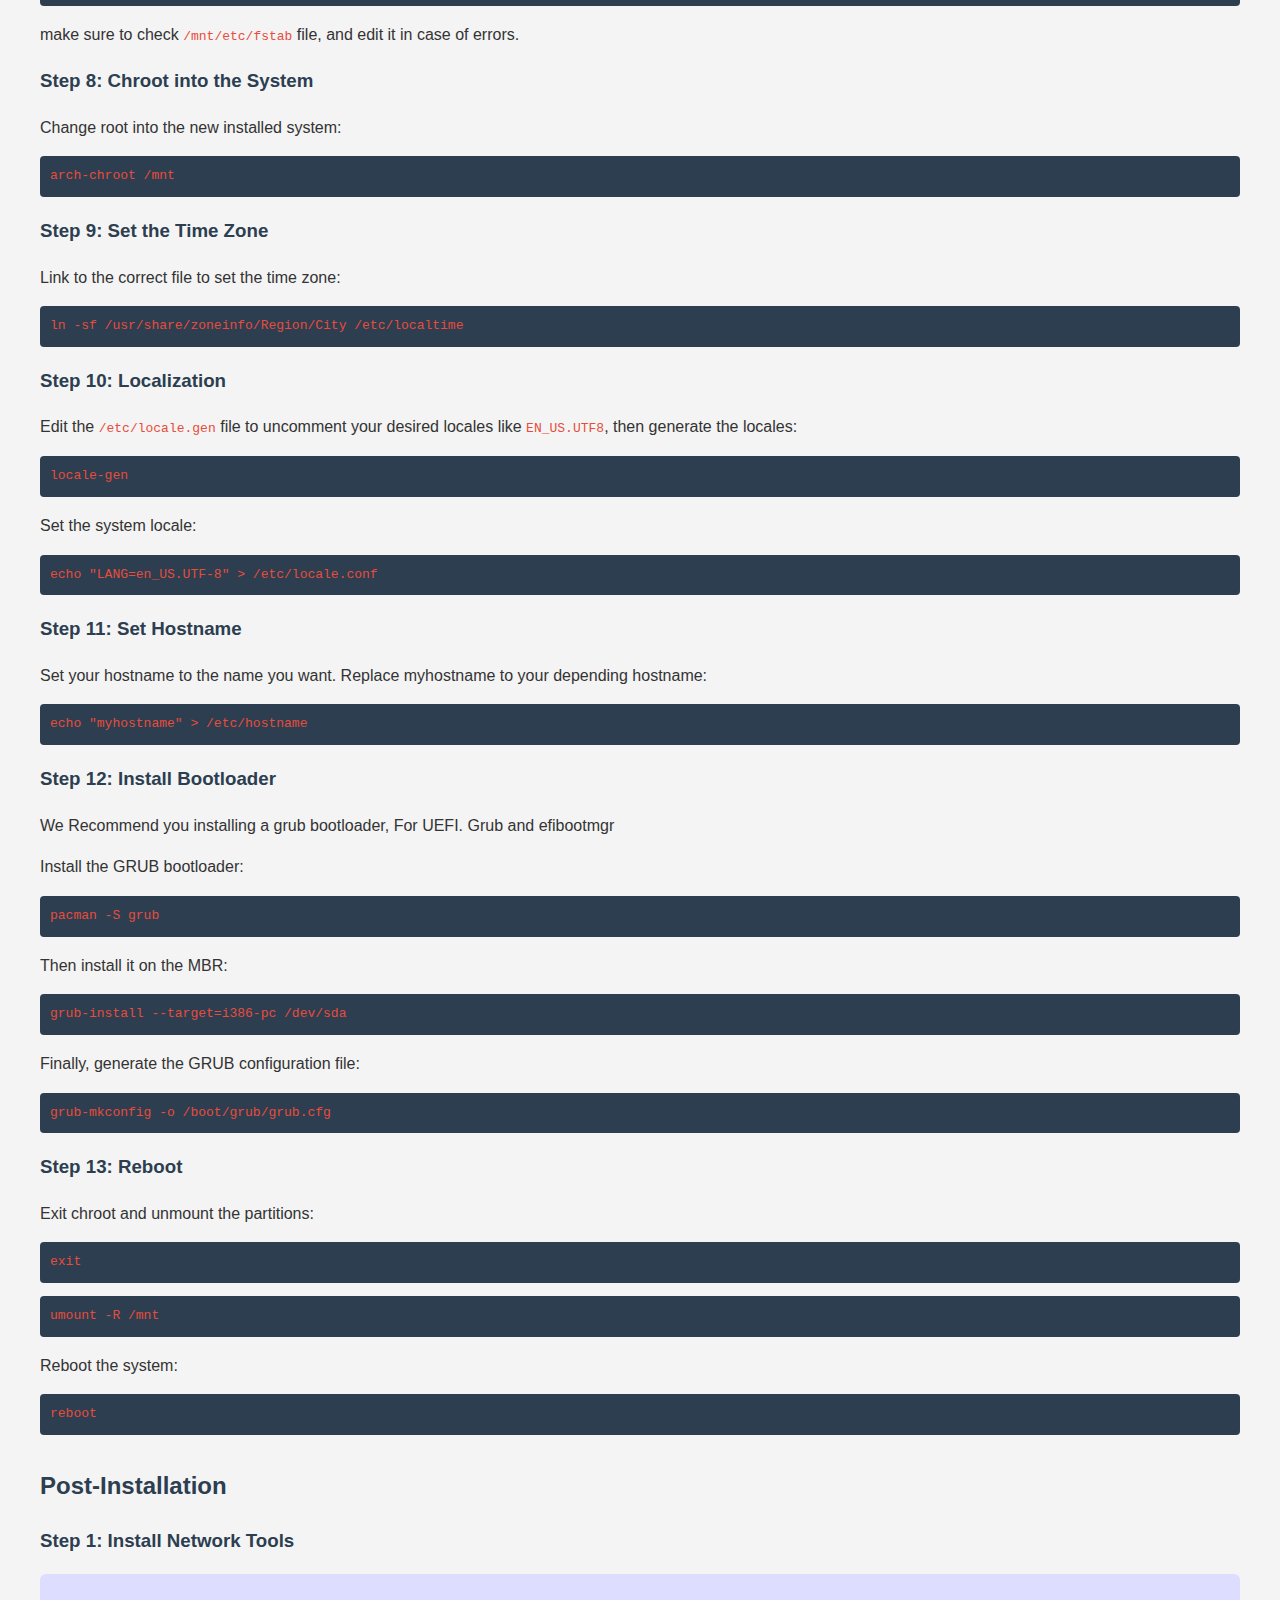
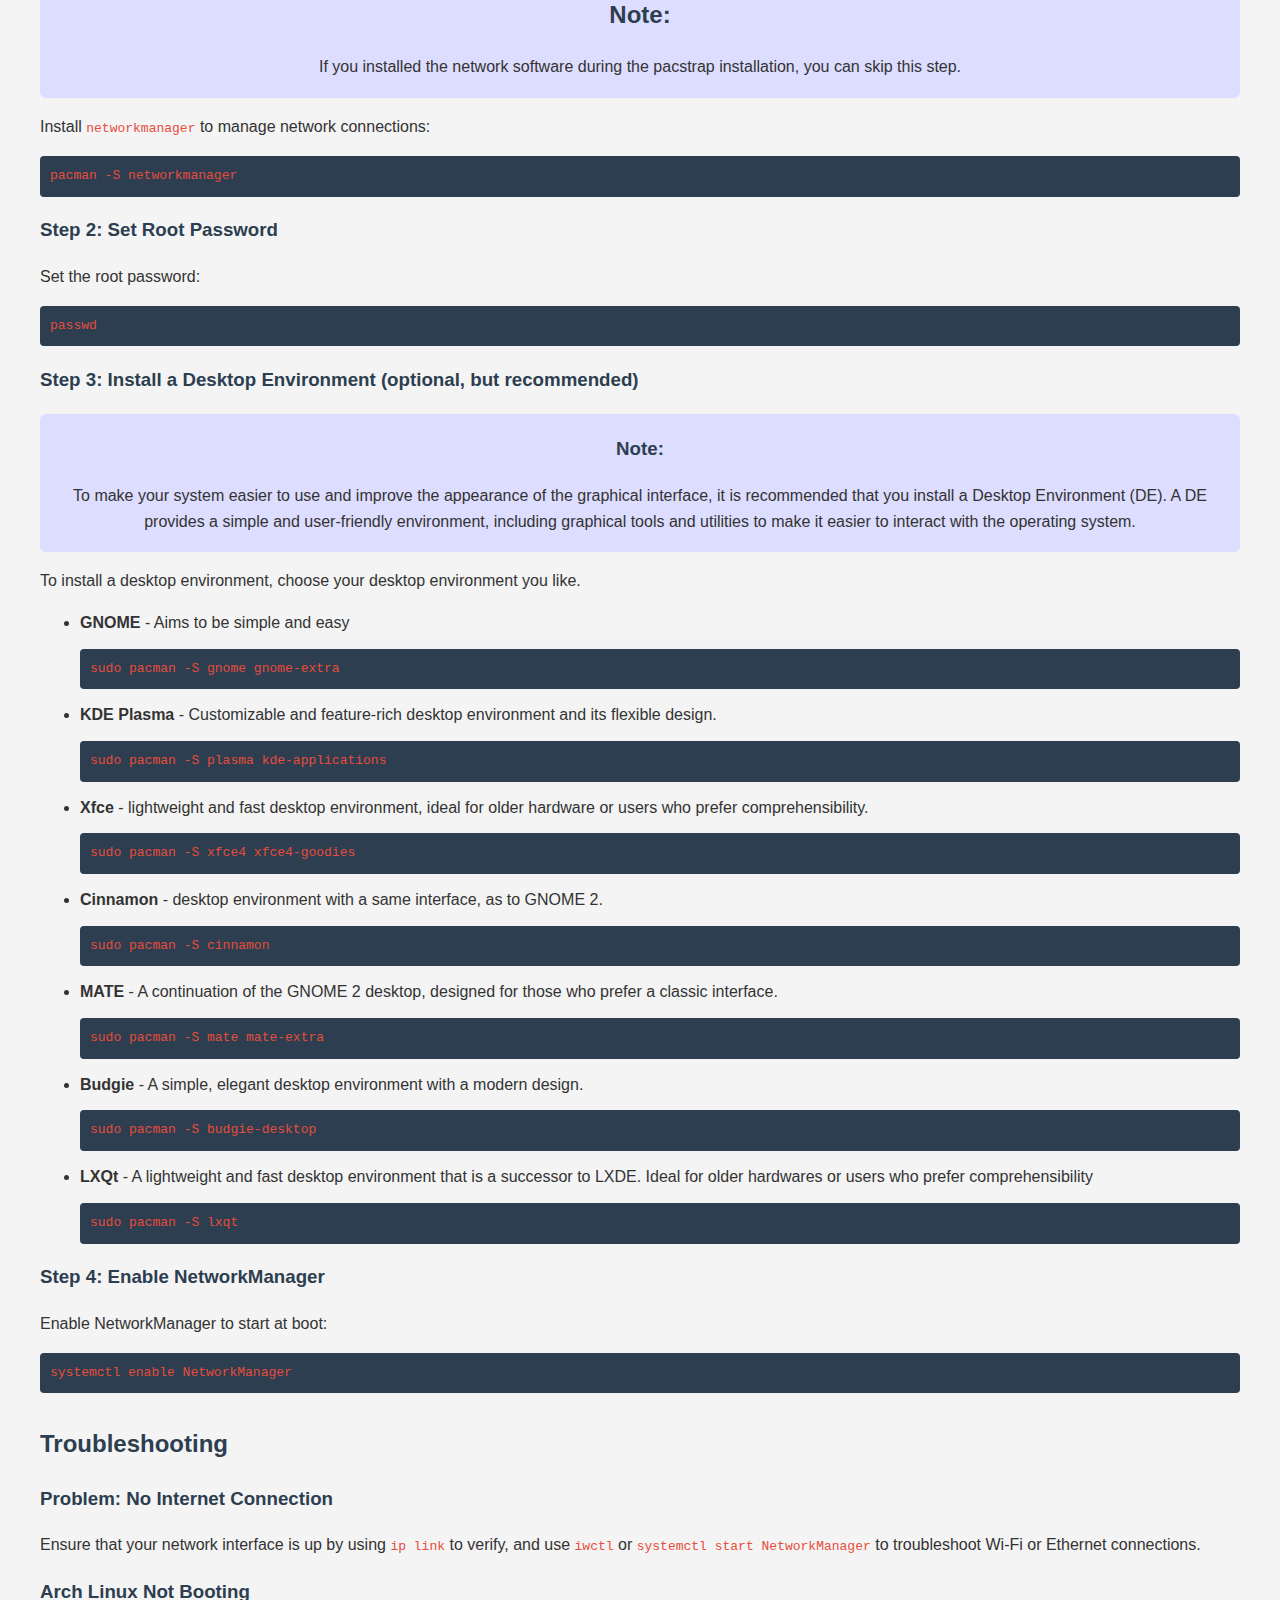
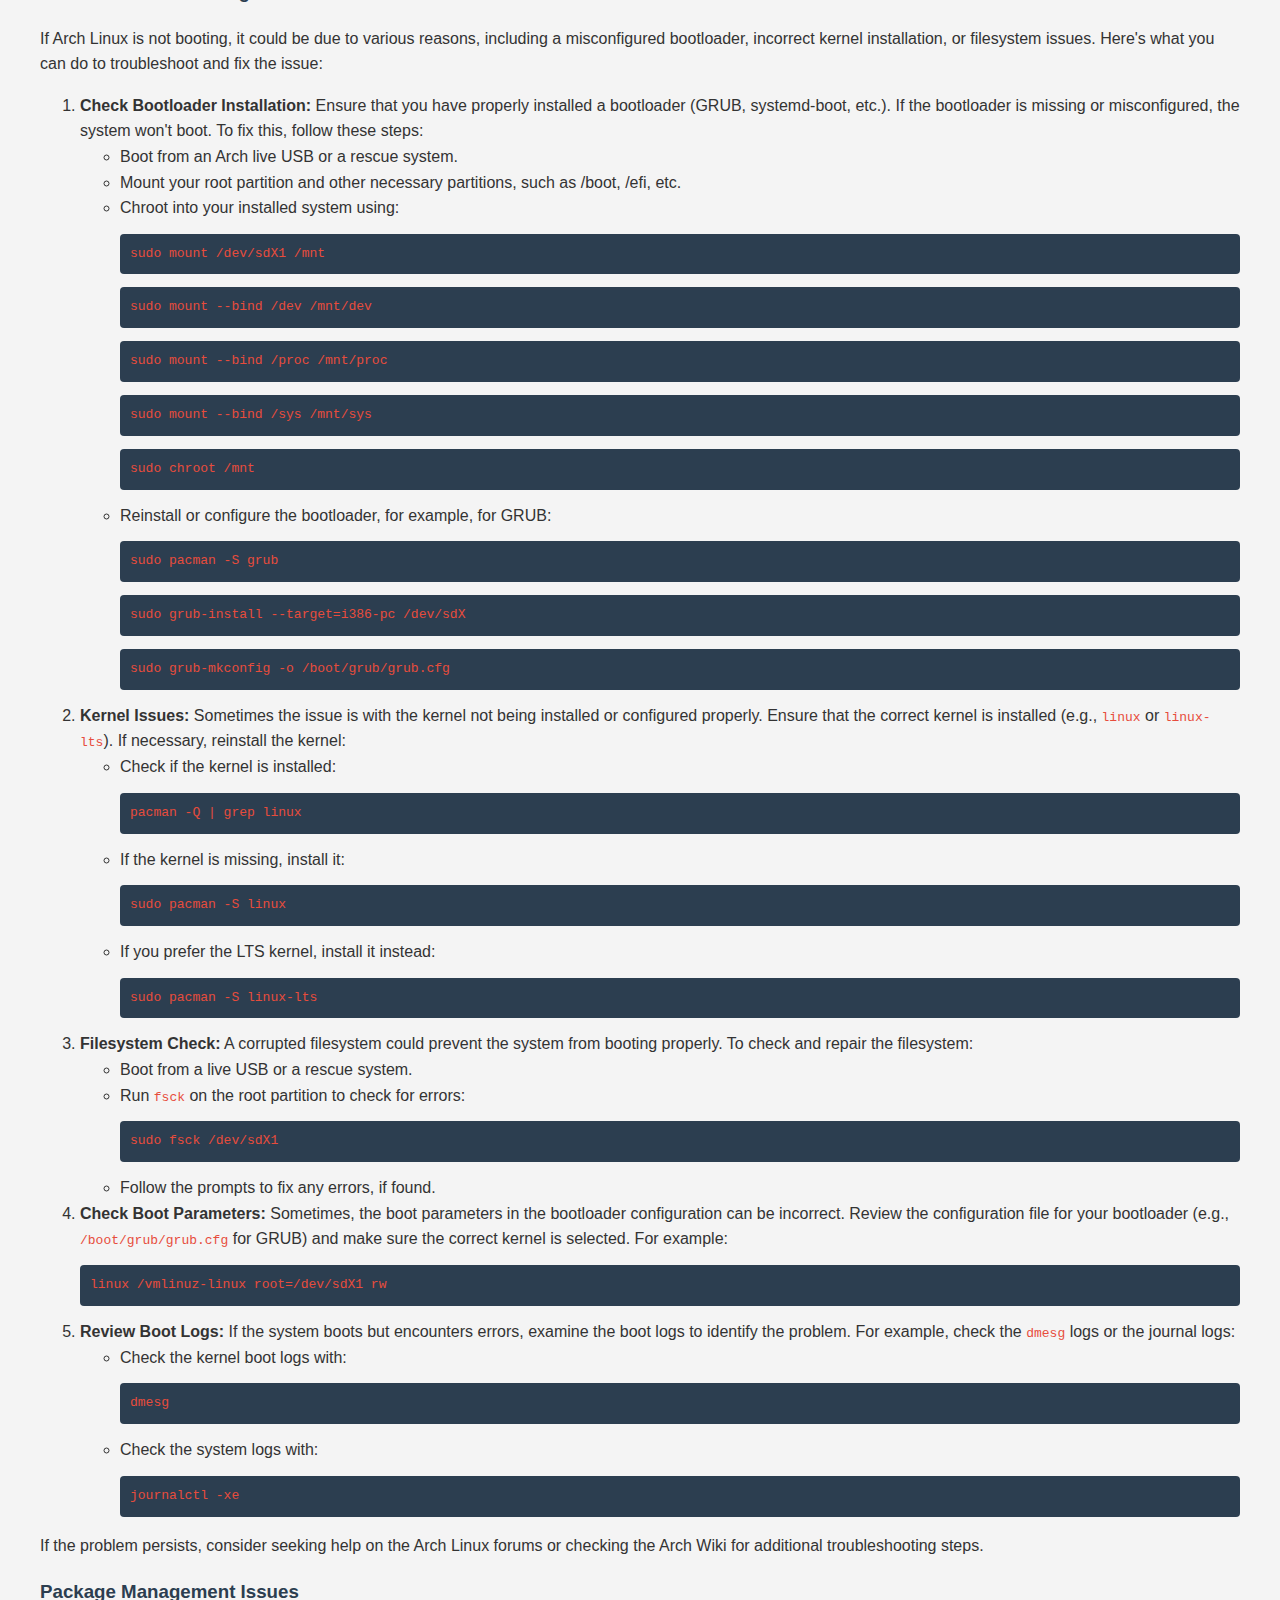
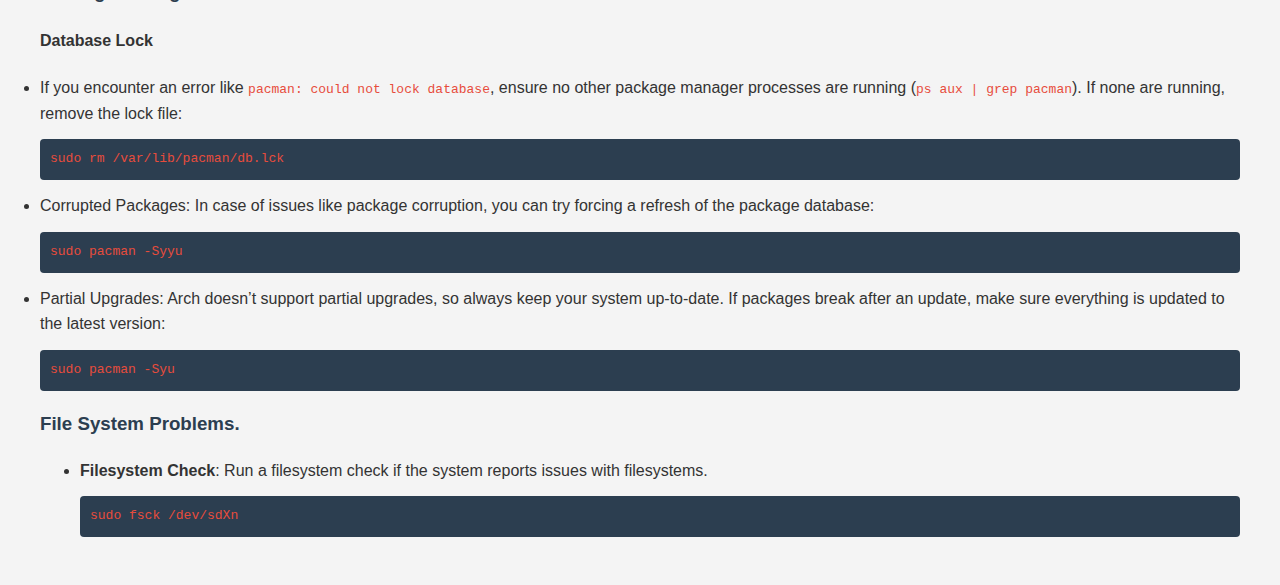
==== commit e7e4ce23: "Update installguide.html" ====
--- a/installguide/installguide.html
+++ b/installguide/installguide.html
@@ -196,7 +196,7 @@
             <div class="note">
                 <h3>Note:</h3>
                 <p>
-                    If you preferably use Graphical User Interfaces (GUI), then do this step, as it is suggested for people who like GUIs.
+                    To make your system easier to use and improve the appearance of the graphical interface, it is recommended that you install a Desktop Environment (DE). A DE provides a simple and user-friendly environment, including graphical tools and utilities to make it easier to interact with the operating system.
                 </p>
             </div>
             <p>To install a desktop environment, choose your desktop environment you like.</p>
@@ -320,6 +320,13 @@
                 <pre><code>sudo pacman -Syu</code></pre>
               </li>
               
+              <h3>File System Problems.</h3>
+              <ul>
+                <li><strong>Filesystem Check</strong>: Run a filesystem check if the system reports issues with filesystems.
+                  <pre><code>sudo fsck /dev/sdXn</code></pre>
+                </li>
+              </ul>
+              
               
         </section>
     </main>
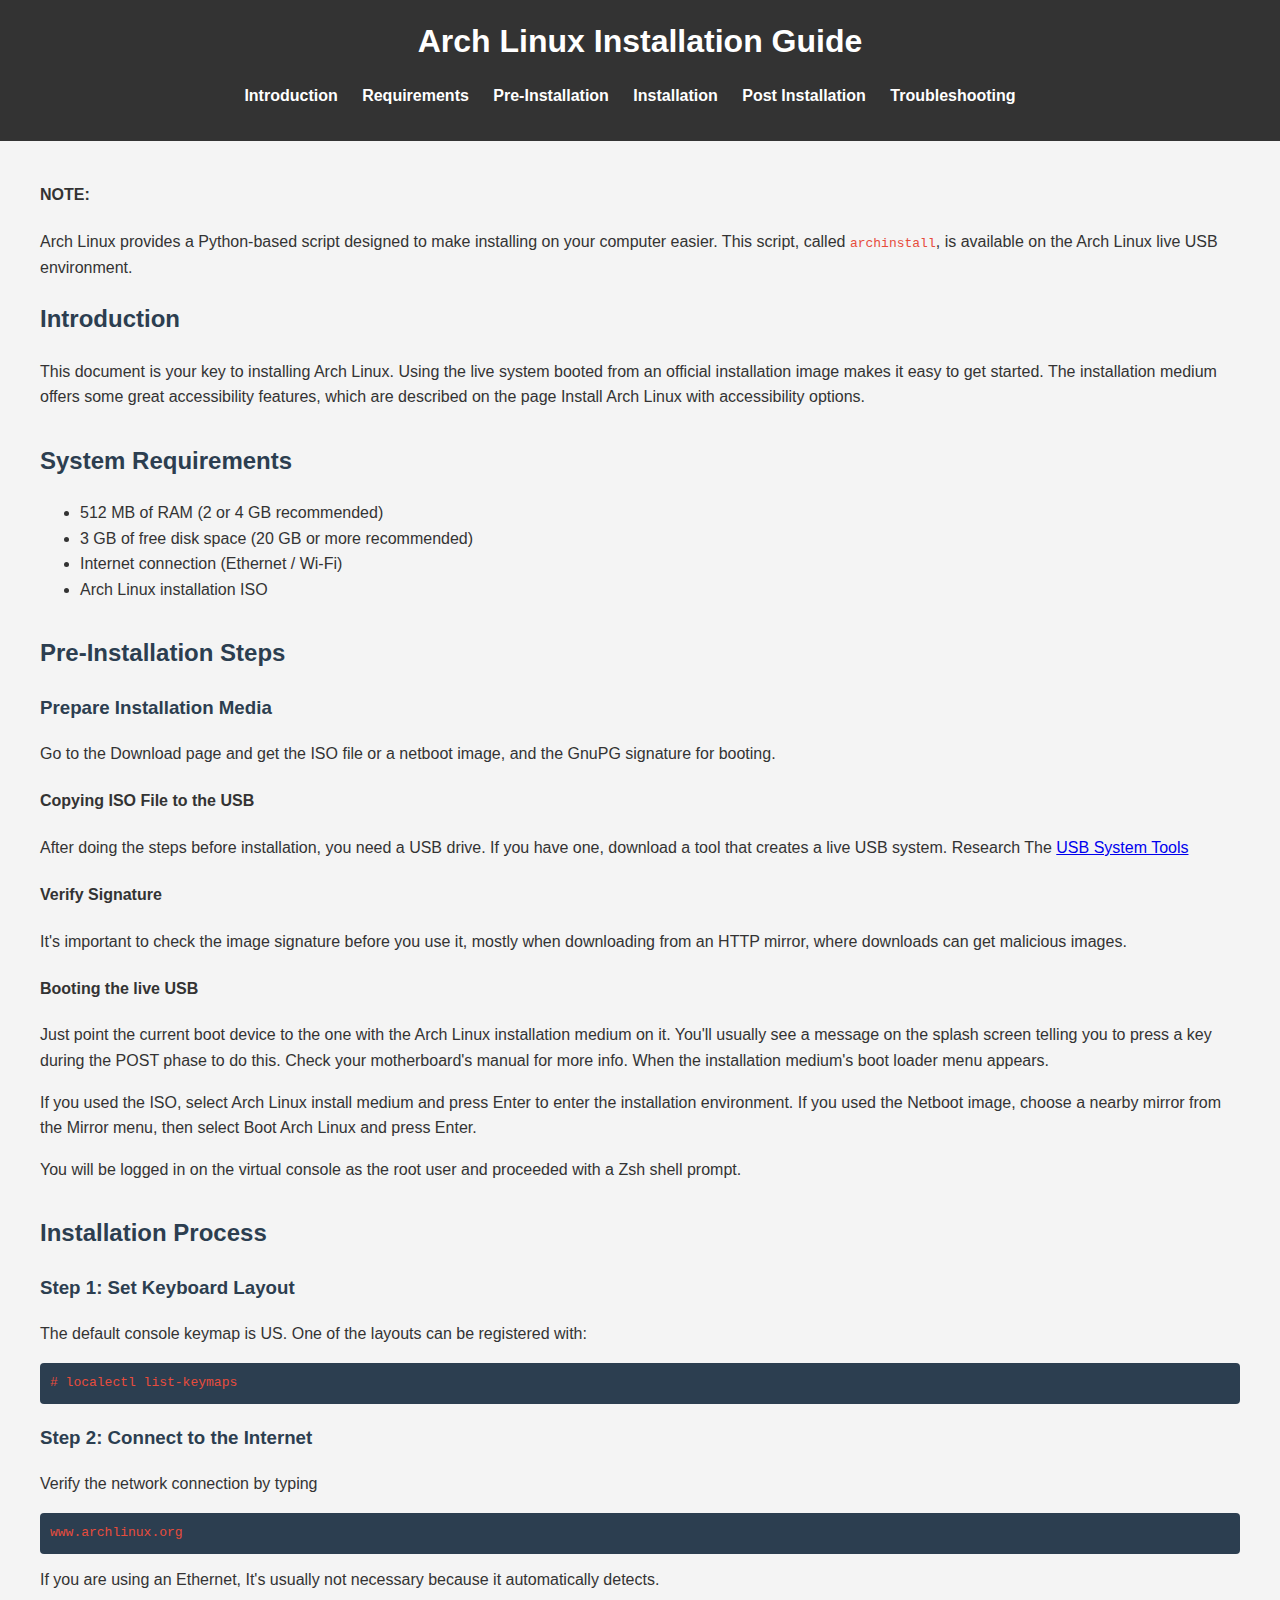
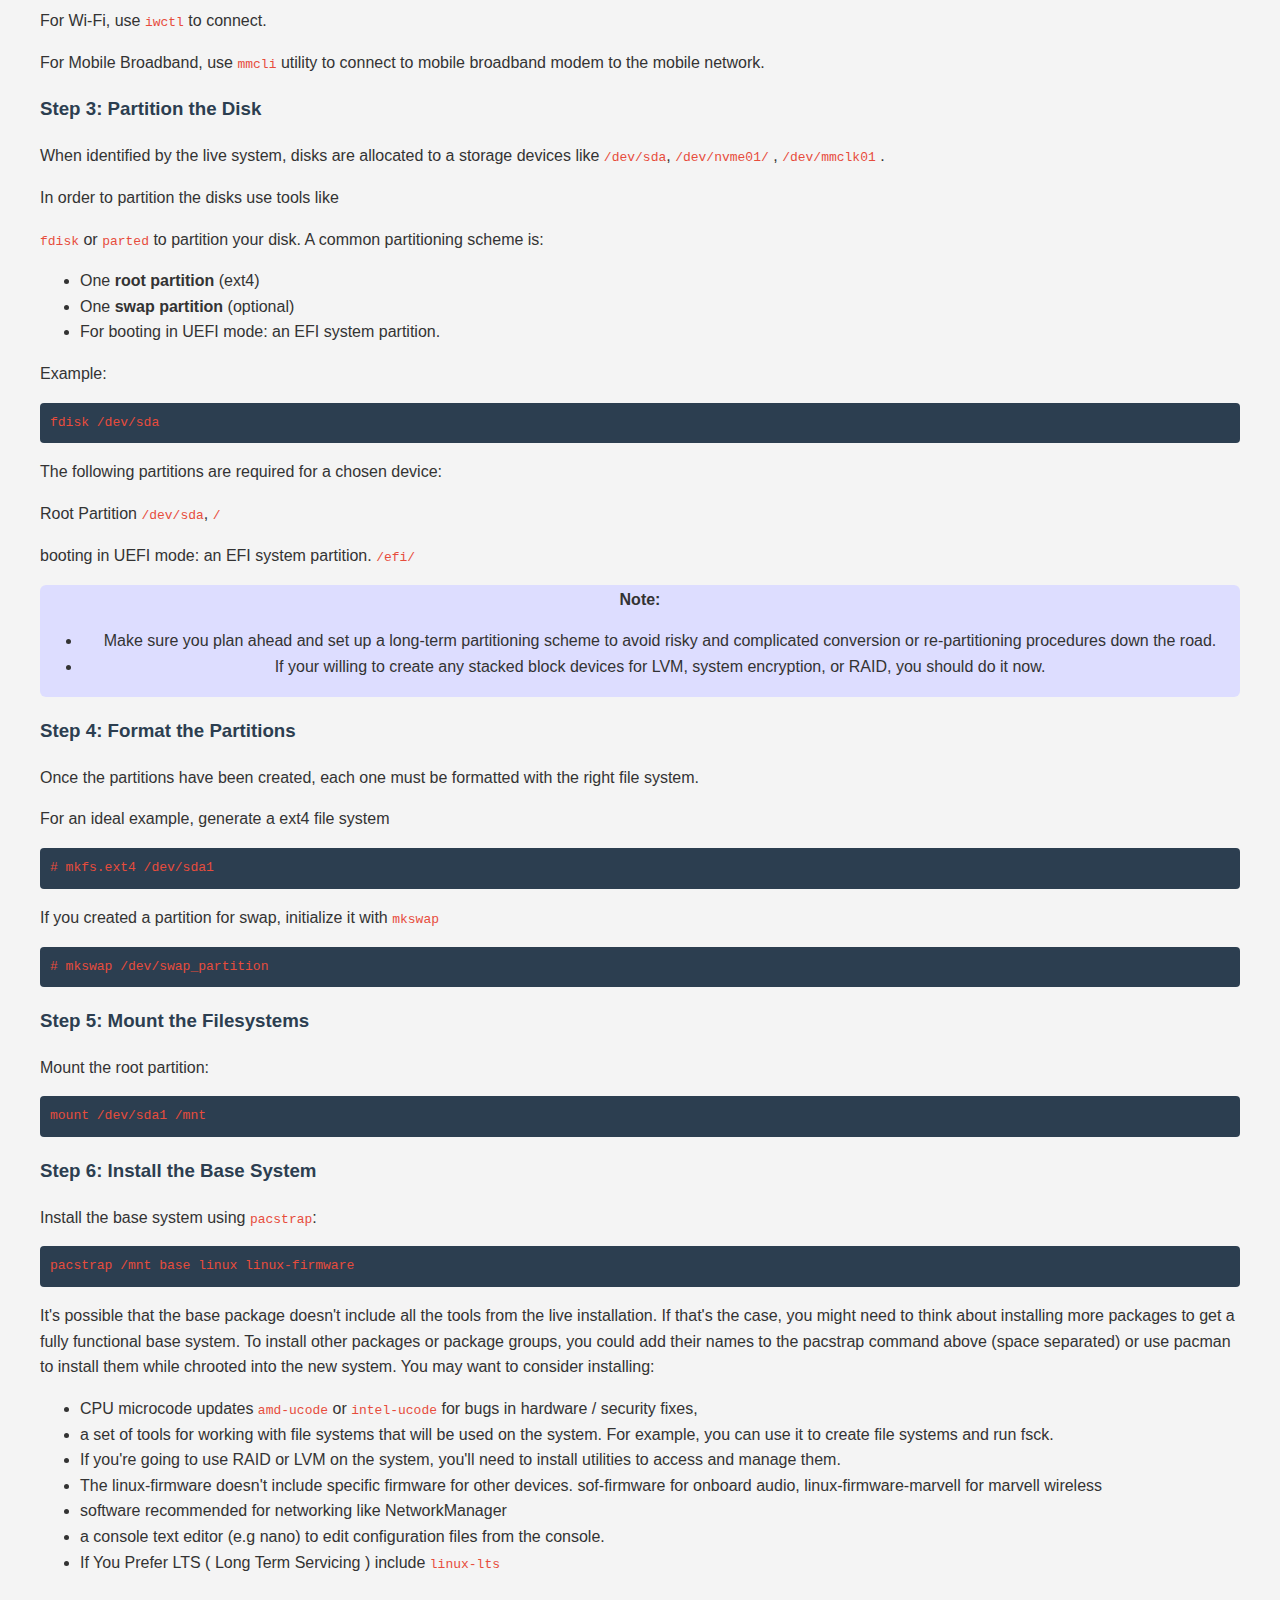
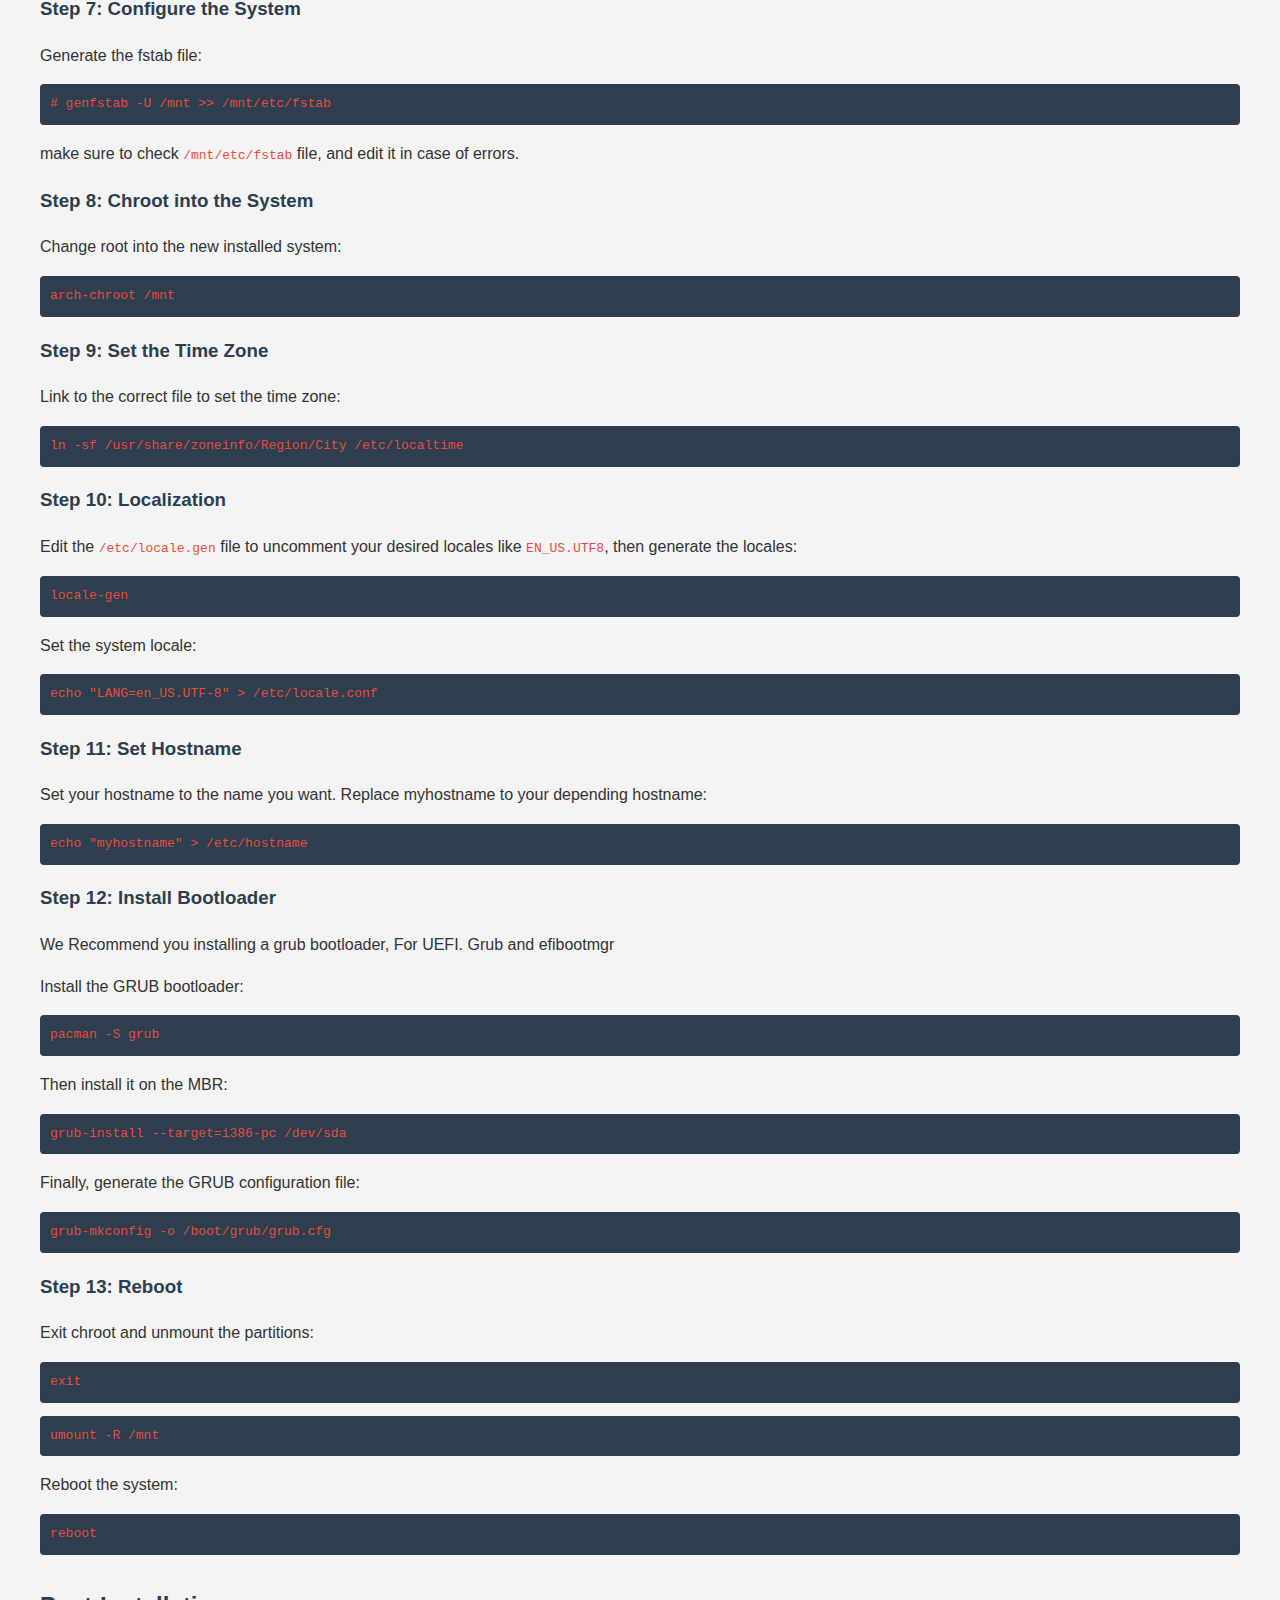
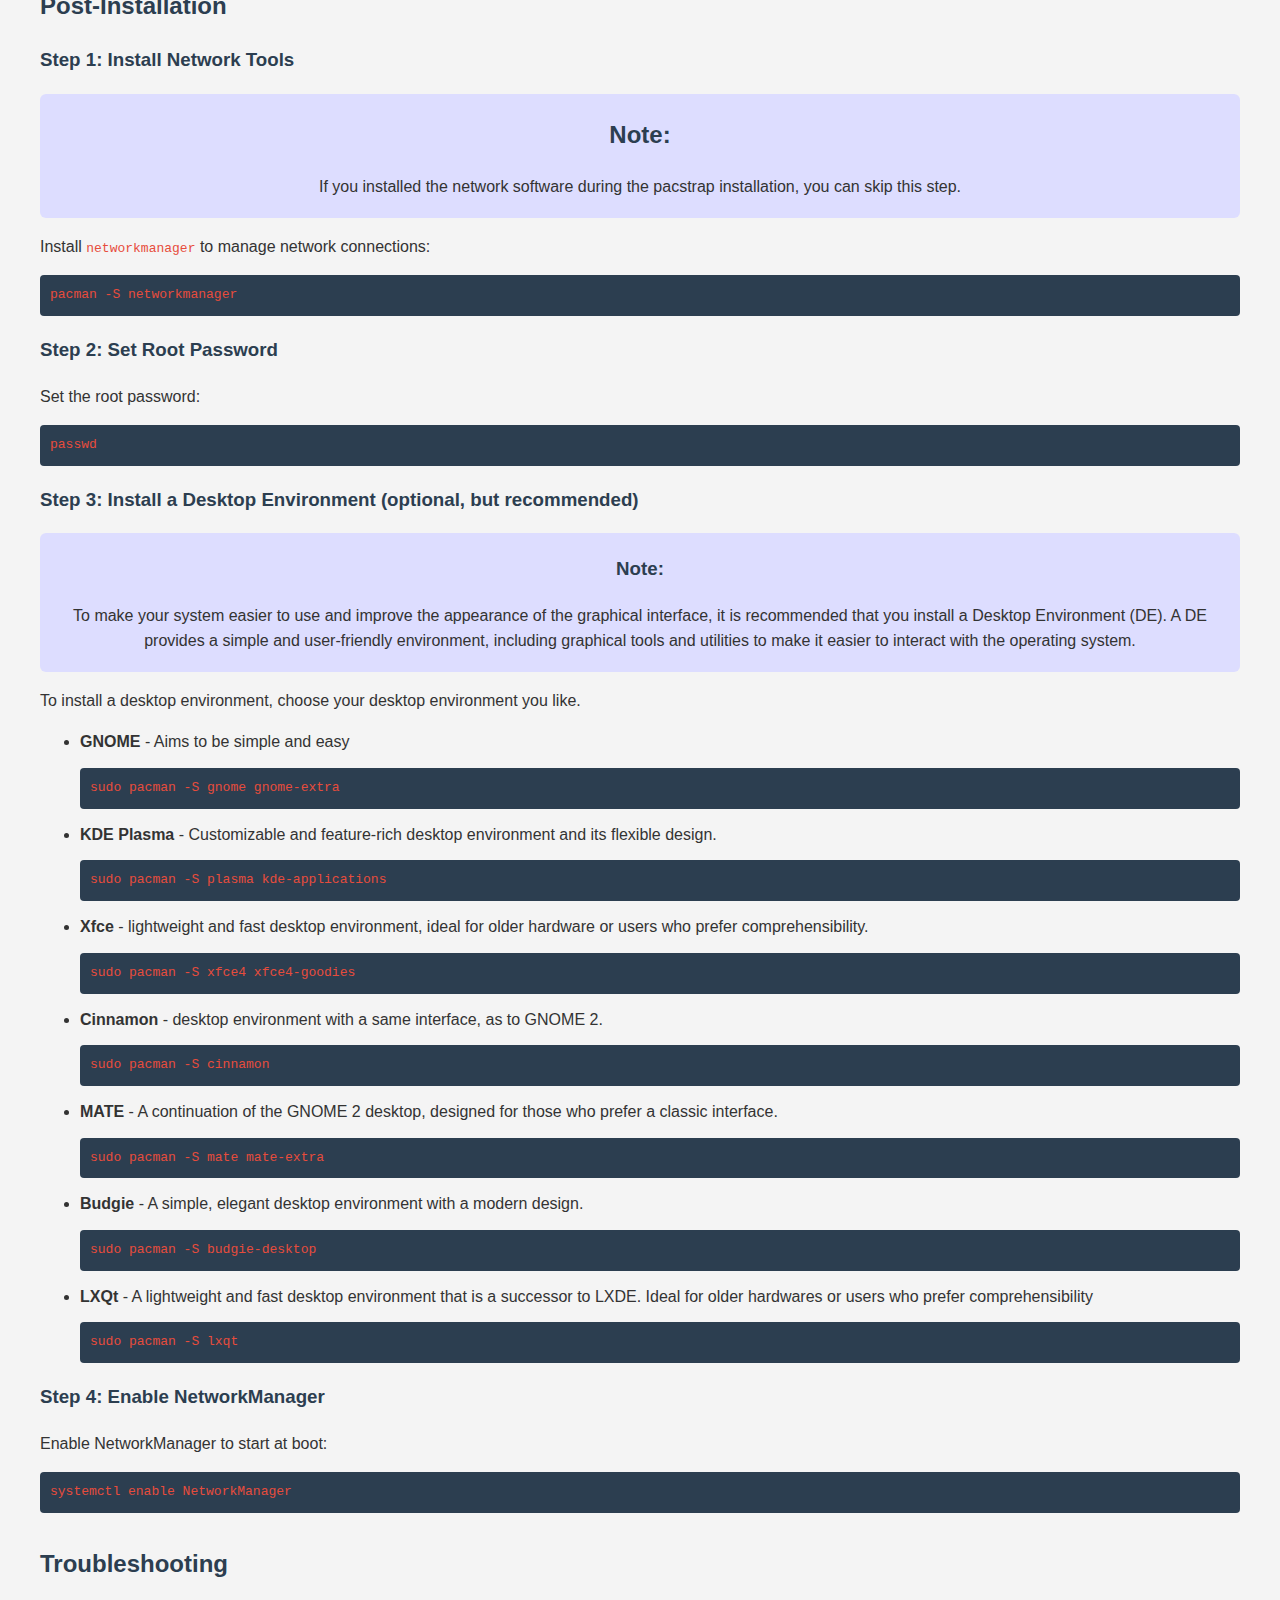
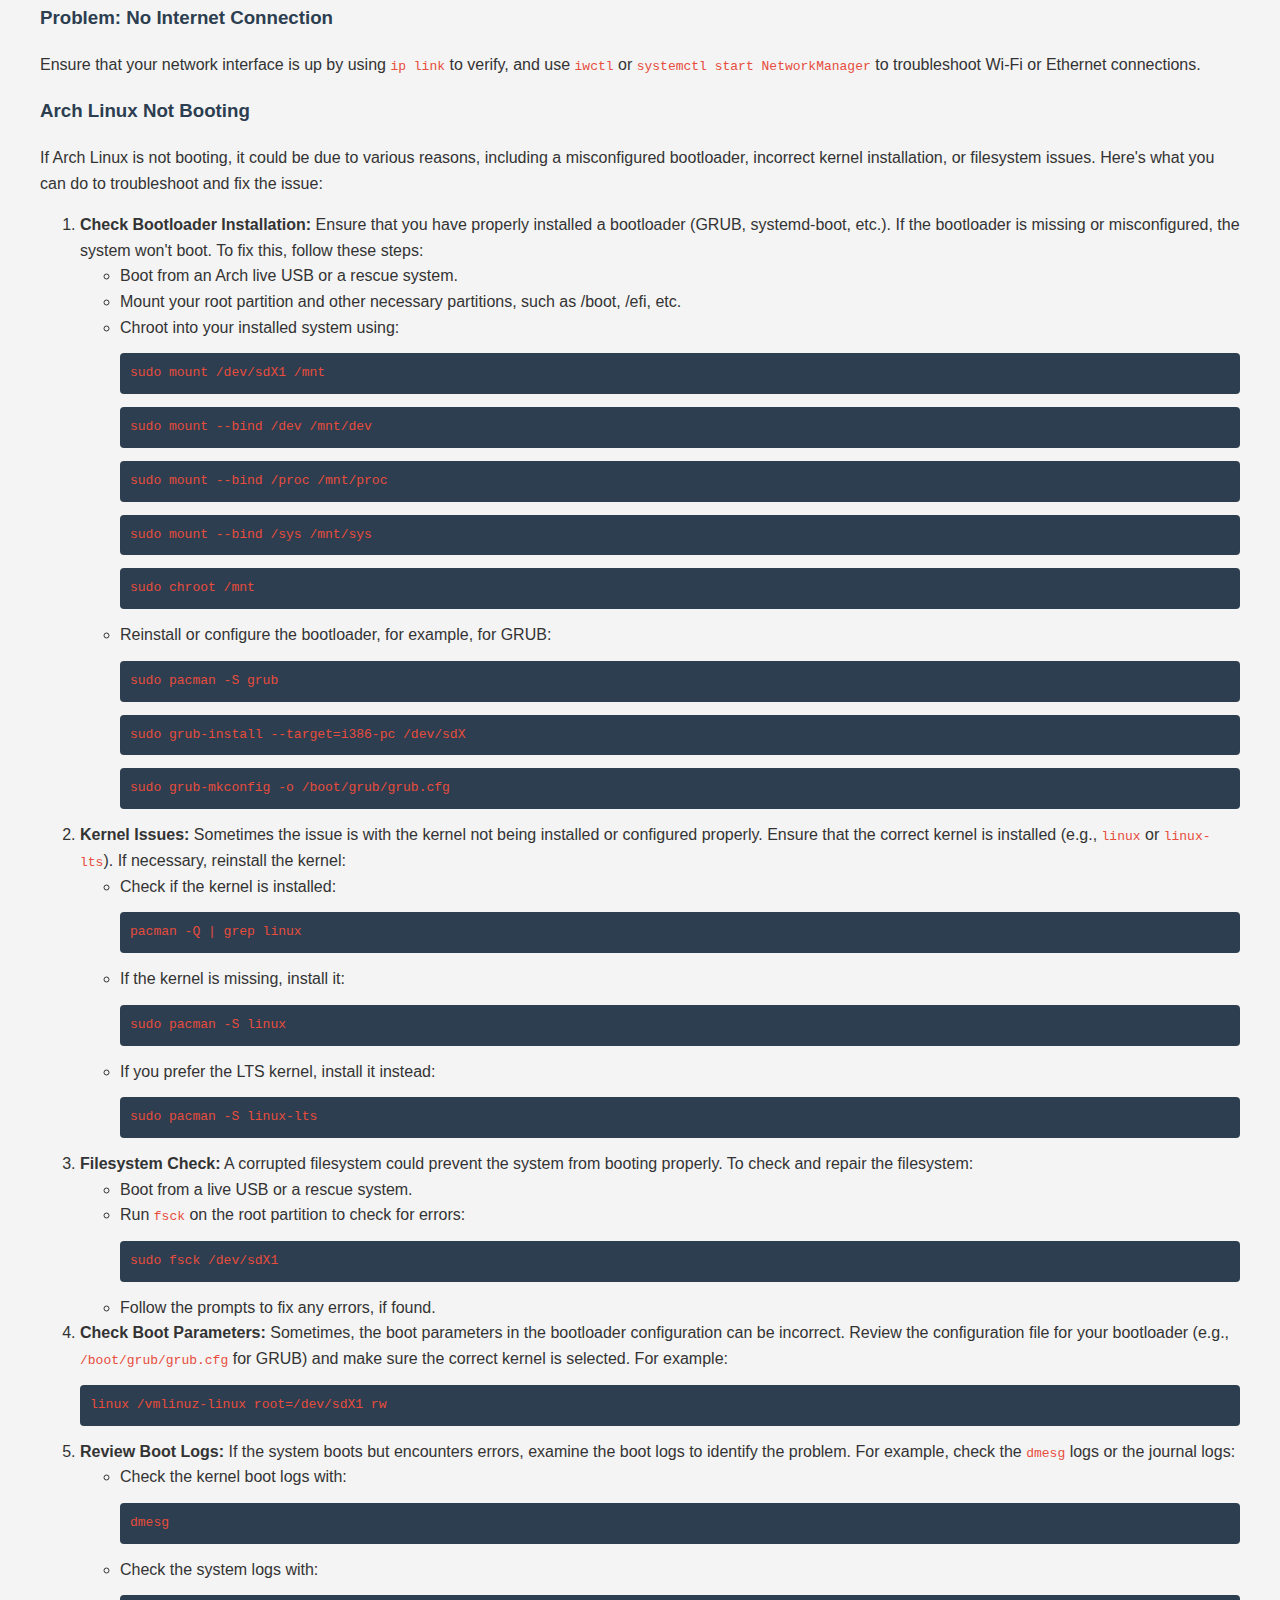
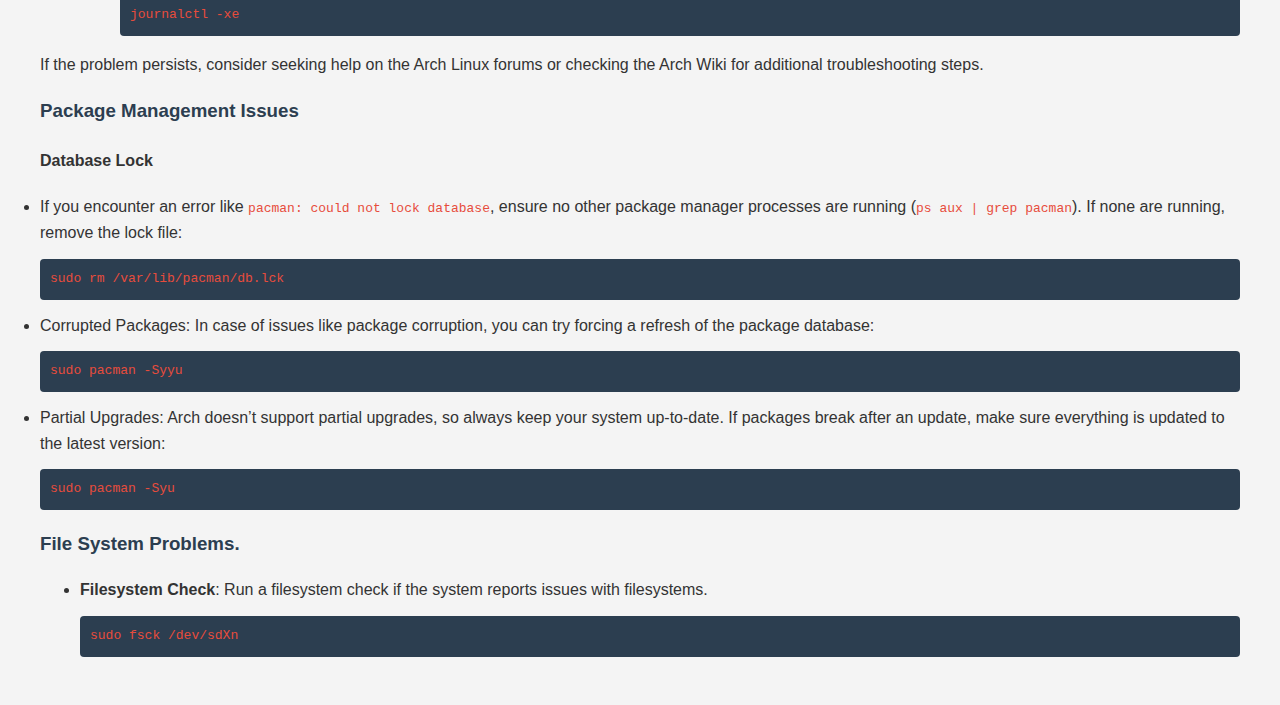
==== commit 1b63b96c: "added archinstall" ====
--- a/installguide/installguide.html
+++ b/installguide/installguide.html
@@ -25,6 +25,9 @@
 
     <main>
         <section id="intro">
+            <h4>NOTE:</h4>
+                <p>Arch Linux provides a Python-based script designed to make installing on your computer easier. This script, called <code>archinstall</code>, is available on the Arch Linux live USB environment. </p>
+            </div>
             <h2>Introduction</h2>
             <p>This document is your key to installing Arch Linux. Using the live system booted from an official installation image makes it easy to get started. The installation medium offers some great accessibility features, which are described on the page Install Arch Linux with accessibility options.</p>
         </section>
